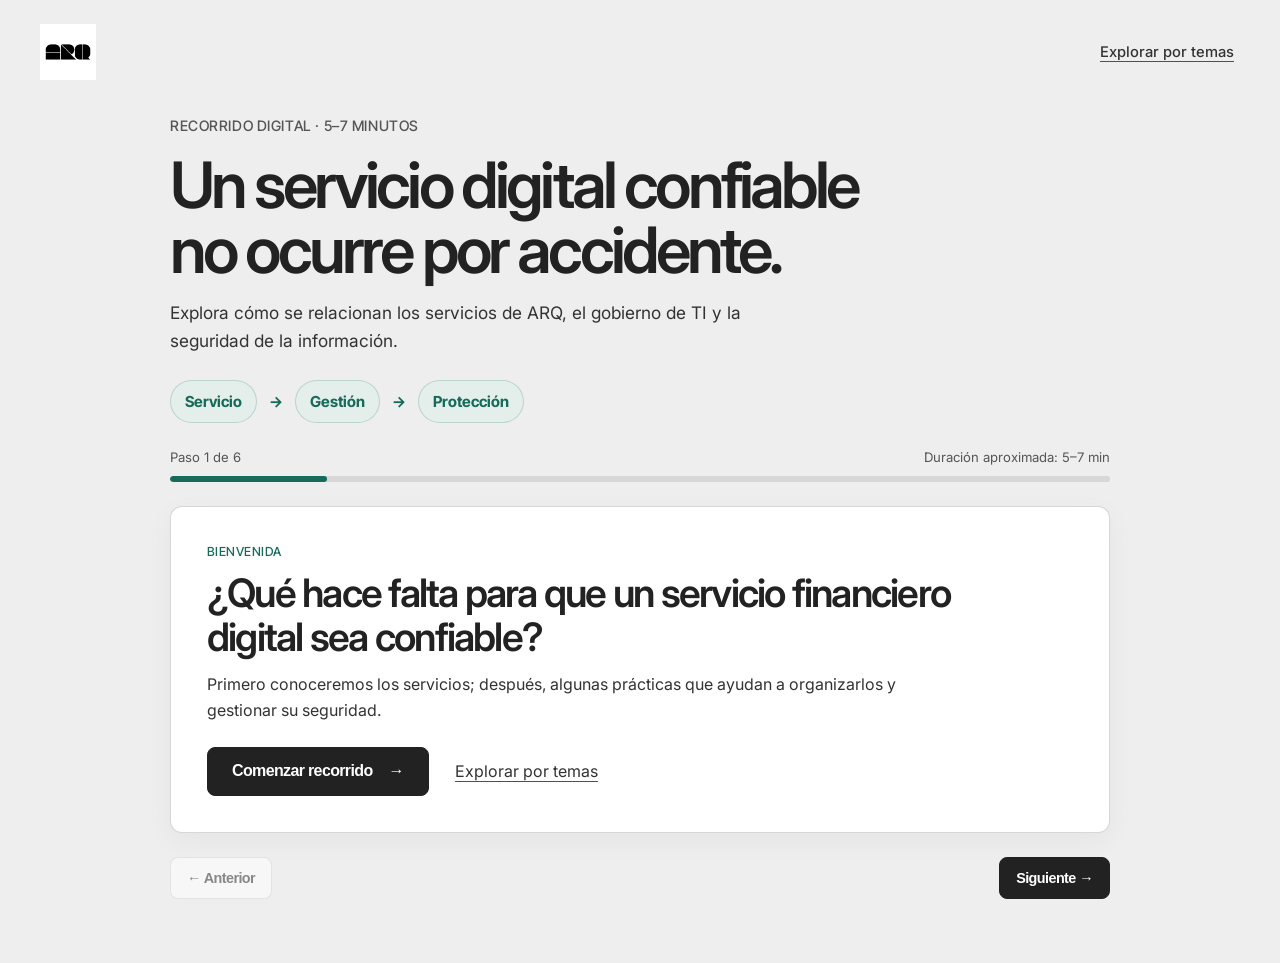
==== Pagina web 1/pagina-web-transformacion-digital-main/index.html @ fdb4847d "Version Final?" ====
<!DOCTYPE html>
<html lang="es">
  <head>
    <meta charset="UTF-8" />
    <meta name="viewport" content="width=device-width, initial-scale=1.0" />
    <meta
      name="description"
      content="Gobernanza, seguridad y cultura digital en Banco ARQ."
    />
    <title>Modelos de gestión tic y cultura digital</title>
    <link rel="preconnect" href="https://fonts.googleapis.com" />
    <link rel="preconnect" href="https://fonts.gstatic.com" crossorigin />
    <link
      href="https://fonts.googleapis.com/css2?family=Inter:wght@400;500;600;700&family=Inter+Tight:wght@500;700&display=swap"
      rel="stylesheet"
    />
    <link rel="stylesheet" href="./css/style.css" />
  </head>
  <body>
    <div class="page-shell">
      <section
        class="guided-tour"
        id="guided-tour"
        aria-labelledby="tour-title"
        aria-describedby="tour-description"
      >
        <div class="tour-topline">
          <a class="brand-mark" href="#guided-tour" aria-label="Volver al inicio del recorrido">
            <img src="./assets/arq-logo.png" alt="ARQ" />
          </a>
          <button class="secondary-link tour-explore-link" type="button" data-show-themes>
            Explorar por temas
          </button>
        </div>

        <div class="tour-shell">
          <header class="tour-intro">
            <p class="eyebrow">Recorrido digital · 5–7 minutos</p>
            <h1 id="tour-title" tabindex="-1">Un servicio digital confiable no ocurre por accidente.</h1>
            <p class="tour-description" id="tour-description">
              Explora cómo se relacionan los servicios de ARQ, el gobierno de TI y la seguridad
              de la información.
            </p>
            <div class="tour-map" aria-label="Servicio, gestión y protección, conectados">
              <span>Servicio</span>
              <span aria-hidden="true">→</span>
              <span>Gestión</span>
              <span aria-hidden="true">→</span>
              <span>Protección</span>
            </div>
          </header>

          <div class="tour-progress">
            <div class="tour-progress-label">
              <span id="tour-step-label">Paso 1 de 6</span>
              <span>Duración aproximada: 5–7 min</span>
            </div>
            <progress id="tour-progress" max="6" value="1" aria-label="Progreso del recorrido"></progress>
          </div>

          <div class="tour-steps">
            <section class="tour-step" data-tour-step="0" aria-labelledby="tour-step-0-title">
              <p class="eyebrow">Bienvenida</p>
              <h2 id="tour-step-0-title" tabindex="-1">¿Qué hace falta para que un servicio financiero digital sea confiable?</h2>
              <p>
                Primero conoceremos los servicios; después, algunas prácticas que ayudan a
                organizarlos y gestionar su seguridad.
              </p>
              <div class="tour-actions tour-welcome-actions">
                <button class="btn" type="button" data-tour-next>Comenzar recorrido <span aria-hidden="true">→</span></button>
                <button class="secondary-link" type="button" data-show-themes>Explorar por temas</button>
              </div>
            </section>

            <section class="tour-step" data-tour-step="1" aria-labelledby="tour-step-1-title" hidden>
              <p class="eyebrow">01 · El servicio</p>
              <h2 id="tour-step-1-title" tabindex="-1">¿Qué hace ARQ?</h2>
              <p>
                ARQ presenta servicios financieros para administrar y mover dinero entre distintos
                países. Explora cada servicio para conocer la información disponible.
              </p>
              <div class="tour-choice-grid" role="group" aria-label="Servicios digitales de ARQ">
                <button class="tour-choice" type="button" aria-pressed="false" data-tour-choice
                  data-detail="Datos de cuenta en Estados Unidos y Europa para enviar y recibir dinero internacionalmente.">
                  <span class="card-icon" aria-hidden="true">01</span><strong>Cuentas globales</strong>
                </button>
                <button class="tour-choice" type="button" aria-pressed="false" data-tour-choice
                  data-detail="Conversión a dólares digitales USDs y euros digitales EURc, según la propuesta de ARQ.">
                  <span class="card-icon" aria-hidden="true">02</span><strong>Cambio de divisas</strong>
                </button>
                <button class="tour-choice" type="button" aria-pressed="false" data-tour-choice
                  data-detail="Tarjeta para realizar pagos en el exterior, con beneficios de cashback según la propuesta de ARQ.">
                  <span class="card-icon" aria-hidden="true">03</span><strong>Tarjeta internacional</strong>
                </button>
                <button class="tour-choice" type="button" aria-pressed="false" data-tour-choice
                  data-detail="Acceso a cuentas remuneradas, acciones e inversiones en fondos cotizados internacionales.">
                  <span class="card-icon" aria-hidden="true">04</span><strong>Ahorro e inversión</strong>
                </button>
              </div>
              <p class="tour-response" data-tour-response aria-live="polite">
                Selecciona un servicio para conocer más.
              </p>
              <p class="tour-transition"><strong>Para ofrecerlos de forma confiable,</strong> ¿qué debe coordinarse?</p>
            </section>

            <section class="tour-step" data-tour-step="2" aria-labelledby="tour-step-2-title" hidden>
              <p class="eyebrow">02 · La gestión</p>
              <h2 id="tour-step-2-title" tabindex="-1">COBIT 2019 ayuda a organizar la gestión de TI.</h2>
              <p>
                Explora cuatro áreas que se relacionan con las responsabilidades, los riesgos y
                la supervisión de los servicios tecnológicos.
              </p>
              <div class="tour-choice-grid" role="group" aria-label="Áreas relacionadas con la gestión de TI">
                <button class="tour-choice" type="button" aria-pressed="false" data-tour-choice
                  data-detail="Definir controles de acceso, autenticación y cifrado forma parte del enfoque de protección descrito en el proyecto.">
                  <span class="card-icon" aria-hidden="true">01</span><strong>Proteger los datos</strong>
                </button>
                <button class="tour-choice" type="button" aria-pressed="false" data-tour-choice
                  data-detail="Los procesos pueden favorecer la precisión y la trazabilidad de la información en las transacciones.">
                  <span class="card-icon" aria-hidden="true">02</span><strong>Mantener transacciones confiables</strong>
                </button>
                <button class="tour-choice" type="button" aria-pressed="false" data-tour-choice
                  data-detail="La planificación de continuidad y recuperación prepara a la organización para responder ante interrupciones.">
                  <span class="card-icon" aria-hidden="true">03</span><strong>Planificar la continuidad</strong>
                </button>
                <button class="tour-choice" type="button" aria-pressed="false" data-tour-choice
                  data-detail="COBIT propone organizar responsabilidades para evaluar riesgos y supervisar obligaciones aplicables.">
                  <span class="card-icon" aria-hidden="true">04</span><strong>Supervisar riesgos y obligaciones</strong>
                </button>
              </div>
              <p class="tour-response" data-tour-response aria-live="polite">
                Selecciona un área para ver cómo se relaciona con la gestión de TI.
              </p>
              <details class="tour-detail">
                <summary>Ver enfoque de gobernanza</summary>
                <p>
                  La propuesta distingue la supervisión estratégica de la Junta Directiva de la
                  gestión operativa del equipo de TI.
                </p>
              </details>
              <p class="tour-note">
                COBIT 2019 es un marco de gobierno y gestión de tecnología; presentarlo aquí no
                significa que Banco ARQ esté certificado o cumpla con él.
              </p>
            </section>

            <section class="tour-step" data-tour-step="3" aria-labelledby="tour-step-3-title" hidden>
              <p class="eyebrow">03 · La protección</p>
              <h2 id="tour-step-3-title" tabindex="-1">La seguridad de la información tiene varios objetivos.</h2>
              <p>
                ISO/IEC 27001:2022 ofrece un marco para gestionar la seguridad. Explora estos tres
                conceptos fundamentales.
              </p>
              <div class="tour-choice-grid tour-choice-grid-three" role="group" aria-label="Objetivos de seguridad de la información">
                <button class="tour-choice" type="button" aria-pressed="false" data-tour-choice
                  data-detail="Confidencialidad: controles orientados a limitar quién puede acceder a la información.">
                  <span class="card-icon" aria-hidden="true">01</span><strong>Confidencialidad</strong>
                </button>
                <button class="tour-choice" type="button" aria-pressed="false" data-tour-choice
                  data-detail="Integridad: procesos destinados a mantener la exactitud de la información y las operaciones.">
                  <span class="card-icon" aria-hidden="true">02</span><strong>Integridad</strong>
                </button>
                <button class="tour-choice" type="button" aria-pressed="false" data-tour-choice
                  data-detail="Disponibilidad: planificación de continuidad y redundancia para responder ante interrupciones.">
                  <span class="card-icon" aria-hidden="true">03</span><strong>Disponibilidad</strong>
                </button>
              </div>
              <p class="tour-response" data-tour-response aria-live="polite">
                Selecciona un objetivo para leer una explicación sencilla.
              </p>
              <p class="tour-note">
                Un marco orienta la gestión de la seguridad, pero no garantiza que nunca ocurran
                incidentes.
              </p>
            </section>

            <section class="tour-step" data-tour-step="4" aria-labelledby="tour-step-4-title" hidden>
              <p class="eyebrow">04 · Un ejemplo educativo</p>
              <h2 id="tour-step-4-title" tabindex="-1">¿Qué habría que considerar ante una interrupción?</h2>
              <p>
                <strong>Ejemplo educativo:</strong> un servicio de cambio de divisas deja de estar
                disponible temporalmente. Explora los aspectos que pueden ayudar a analizar la
                situación. Todos pueden ser relevantes.
              </p>
              <div class="tour-choice-grid" role="group" aria-label="Aspectos para explorar en el ejemplo">
                <button class="tour-choice tour-choice-toggle" type="button" aria-pressed="false" data-tour-choice
                  data-detail="La planificación de continuidad ayuda a considerar cómo responder a una interrupción y prepararse para recuperar el servicio.">
                  <span class="card-icon" aria-hidden="true">01</span><strong>Continuidad del servicio</strong>
                </button>
                <button class="tour-choice tour-choice-toggle" type="button" aria-pressed="false" data-tour-choice
                  data-detail="Las responsabilidades definidas ayudan a coordinar la respuesta y la comunicación entre las personas involucradas.">
                  <span class="card-icon" aria-hidden="true">02</span><strong>Comunicación y responsabilidades</strong>
                </button>
                <button class="tour-choice tour-choice-toggle" type="button" aria-pressed="false" data-tour-choice
                  data-detail="Durante una interrupción también se consideran controles para preservar la protección y la integridad de la información.">
                  <span class="card-icon" aria-hidden="true">03</span><strong>Protección e integridad de la información</strong>
                </button>
              </div>
              <p class="tour-response" data-tour-response aria-live="polite">
                Puedes explorar uno o varios aspectos; no hay una única respuesta.
              </p>
              <p class="tour-note">
                Este escenario sirve para explicar los conceptos: no describe un procedimiento
                interno confirmado de Banco ARQ.
              </p>
            </section>

            <section class="tour-step" data-tour-step="5" aria-labelledby="tour-step-5-title" hidden>
              <p class="eyebrow">05 · El mapa completo</p>
              <h2 id="tour-step-5-title" tabindex="-1">Tres piezas que se relacionan.</h2>
              <div class="tour-map tour-map-summary" aria-label="ARQ ofrece servicios, COBIT organiza el gobierno y la gestión de TI, e ISO 27001 aporta un marco para gestionar la seguridad de la información">
                <span><strong>ARQ</strong><small>Servicios digitales</small></span>
                <span aria-hidden="true">→</span>
                <span><strong>COBIT</strong><small>Gobierno y gestión de TI</small></span>
                <span aria-hidden="true">→</span>
                <span><strong>ISO 27001</strong><small>Gestión de la seguridad</small></span>
              </div>
              <p class="tour-closing">
                La confianza digital depende de cómo se diseñan, gestionan y protegen los servicios.
              </p>
              <div class="tour-actions tour-closing-actions">
                <button class="btn" type="button" data-show-themes data-theme-target="pitch">Ver el Pitch <span aria-hidden="true">↗</span></button>
                <button class="btn btn-preview" type="button" data-show-themes data-theme-target="sustentaciones">Consultar sustentaciones <span aria-hidden="true">→</span></button>
                <button class="secondary-link" type="button" data-show-themes data-theme-target="arq">Explorar los temas</button>
              </div>
              <aside class="tour-prototype-teaser">
                <div>
                  <p class="eyebrow">Una mirada práctica</p>
                  <p><strong>¿Cómo se traducen estas ideas en una experiencia digital?</strong> Explora cuatro prototipos interactivos; son demos educativas con datos ilustrativos.</p>
                </div>
                <a class="btn" href="./prototipos/" data-prototype-link>Descubrir los prototipos <span aria-hidden="true">↗</span></a>
              </aside>
            </section>
          </div>

          <nav class="tour-navigation" aria-label="Controles del recorrido">
            <button class="btn btn-preview" id="tour-previous" type="button" disabled>← Anterior</button>
            <button class="btn" id="tour-next" type="button" data-tour-next>Siguiente →</button>
            <button class="secondary-link" id="tour-finish" type="button" data-show-themes data-theme-target="arq" hidden>Finalizar y explorar temas</button>
          </nav>
        </div>
      </section>

      <div class="theme-site" id="theme-site" hidden>
      <button class="secondary-link return-to-tour" type="button" data-show-tour>← Volver al recorrido guiado</button>
      <header class="hero">
        <div class="hero-topline">
          <a class="brand-mark" href="#resumen" aria-label="Ir al inicio">
            <img src="./assets/arq-logo.png" alt="ARQ" />
          </a>
        </div>

        <div class="hero-grid" id="resumen">
          <div class="hero-copy">
            <p class="eyebrow">Gobernanza · seguridad · cultura digital</p>
            <h1>Modelos de gestión tic y cultura digital</h1>
            <p class="subtitle">
              Cómo gestionamos la tecnología y contribuimos a cuidar los servicios digitales.
            </p>
            <p class="hero-description">
              Conoce los marcos y prácticas que orientan el gobierno de TI, la gestión de riesgos
              y la continuidad de los servicios digitales de Banco ARQ.
            </p>
            <div class="hero-actions">
              <a class="btn btn-primary" href="#arq">Explorar el contenido <span aria-hidden="true">↓</span></a>
              <a
                class="secondary-link"
                href="https://pregrado.ucundinamarca.edu.co/login/index.php"
                target="_blank"
                rel="noreferrer"
                >Visitar CADI <span aria-hidden="true">↗</span></a
              >
                <a class="secondary-link" href="#sustentaciones"
                  >Sustentaciones <span aria-hidden="true">↓</span></a
                >
            </div>
          </div>

          <div class="hero-collage" aria-label="ARQ y COBIT 2019">
            <div class="collage-tile arq-tile">
              <img src="./assets/arq-logo.png" alt="Identidad visual de ARQ" />
            </div>
            <div class="collage-tile cobit-tile">
              <img src="./assets/cobit-2019-mark.svg" alt="Identidad visual de COBIT 2019" />
            </div>
          </div>
        </div>

      </header>

      <nav class="nav-panel" aria-label="Índice de secciones">
        <div class="nav-links">
          <a href="#resumen" aria-current="location">Resumen</a>
          <a href="#arq">ARQ</a>
          <a href="#cobit">COBIT 2019</a>
          <a href="#iso">ISO 27001</a>
          <a href="#pitch">Pitch</a>
          <a href="#sustentaciones">Sustentaciones</a>
          <a href="#guided-tour" data-show-guided-link>Recorrido guiado</a>
          <a href="./prototipos/" data-prototype-link>Prototipo</a>
        </div>
        <img
          src="./assets/sello.png?v=20260918"
          alt="Sello de acreditación institucional de alta calidad"
          class="seal nav-seal"
        />
      </nav>

      <main class="content">
        <section id="arq" class="content-section arq-section">
          <div class="section-heading">
            <p class="eyebrow">Finanzas globales</p>
            <h2>ARQ y sus servicios digitales</h2>
          </div>
          <div class="section-copy">
            <p>
              ARQ es una plataforma financiera global para personas que necesitan administrar y
              mover dinero entre distintos países. Anteriormente conocida como DollarApp,
              conecta a viajeros, trabajadores independientes, inversores y emprendedores con
              servicios financieros internacionales.
            </p>
            <h3>Qué ofrece</h3>
            <div class="info-card-grid">
              <article class="info-card">
                <span class="card-icon" aria-hidden="true">01</span>
                <h4>Cuentas globales</h4>
                <p>
                  Datos de cuenta propios en Estados Unidos y Europa para enviar y recibir dinero
                  internacionalmente.
                </p>
              </article>
              <article class="info-card">
                <span class="card-icon" aria-hidden="true">02</span>
                <h4>Cambio de divisas</h4>
                <p>
                  Conversión a dólares digitales USDs y euros digitales EURc, según la propuesta
                  de ARQ, a la tasa real del mercado.
                </p>
              </article>
              <article class="info-card">
                <span class="card-icon" aria-hidden="true">03</span>
                <h4>Tarjeta internacional</h4>
                <p>
                  Pagos en el exterior a la tasa de cambio real y beneficios de cashback.
                </p>
              </article>
              <article class="info-card">
                <span class="card-icon" aria-hidden="true">04</span>
                <h4>Ahorro e inversión</h4>
                <p>
                  Acceso a cuentas remuneradas, acciones e inversiones en fondos cotizados
                  internacionales.
                </p>
              </article>
            </div>
          </div>
        </section>

        <section id="cobit" class="feature-section cobit-section">
          <div class="feature-heading">
            <p class="eyebrow">Gobernanza tecnológica</p>
            <h2>Gobierno de TI con COBIT 2019</h2>
          </div>
          <div class="feature-art">
            <img
              src="./assets/cobit-2019-mark.svg"
              alt="Logotipo de COBIT 2019"
              loading="lazy"
            />
          </div>
          <div class="feature-copy">
            <div class="model-intro">
              <h3>¿Qué aporta COBIT 2019?</h3>
              <p>
                Es un marco de gobierno y gestión de tecnología que ayuda a organizar
                responsabilidades, evaluar riesgos y supervisar los servicios de TI.
              </p>
            </div>
            <div class="model-structure">
              <h3>Cómo se aplica en Banco ARQ</h3>
              <p>
                La propuesta distingue la supervisión estratégica, a cargo de la Junta Directiva
                para evaluar riesgos y cumplimiento, de la gestión operativa del equipo de TI,
                enfocada en ciberseguridad, mantenimiento y entrega de servicios.
              </p>
              <details class="detail-block detail-block-dark">
                <summary>Ver enfoque de gobernanza</summary>
                <p>
                  La intención es que las decisiones tecnológicas se mantengan alineadas con los
                  objetivos de la organización y que los riesgos, las responsabilidades y el
                  desempeño de TI puedan ser supervisados.
                </p>
              </details>
            </div>
            <p>
              <strong>Qué significa para ti:</strong> una forma estructurada de cuidar la
              información, promover transacciones confiables y planificar la continuidad de los
              servicios, sin prometer que los riesgos desaparecen por completo.
            </p>
            <h3>Áreas de trabajo</h3>
            <div class="benefit-grid">
              <article class="benefit-card">
                <span class="card-icon" aria-hidden="true">01</span>
                <h4>Protección de datos</h4>
                <p>Enfoque en confidencialidad, cifrado, control de acceso y autenticación.</p>
              </article>
              <article class="benefit-card">
                <span class="card-icon" aria-hidden="true">02</span>
                <h4>Transacciones confiables</h4>
                <p>Procesos que favorecen la precisión y trazabilidad de la información.</p>
              </article>
              <article class="benefit-card">
                <span class="card-icon" aria-hidden="true">03</span>
                <h4>Continuidad del servicio</h4>
                <p>Planificación de infraestructura, disponibilidad y recuperación operativa.</p>
              </article>
              <article class="benefit-card">
                <span class="card-icon" aria-hidden="true">04</span>
                <h4>Supervisión y cumplimiento</h4>
                <p>Responsabilidades claras para evaluar riesgos y obligaciones aplicables.</p>
              </article>
            </div>
          </div>
        </section>

        <section id="iso" class="content-section iso-section">
          <div class="section-heading">
            <p class="eyebrow">Sistema de gestión de seguridad</p>
            <h2>ISO/IEC 27001:2022</h2>
          </div>
          <div class="section-copy">
            <p>
              ISO/IEC 27001:2022 es un estándar internacional para gestionar la seguridad de la
              información. En el contexto de Banco ARQ, sirve como referencia para organizar la
              protección de las operaciones digitales y de la información asociada al cambio de
              divisas.
            </p>

            <h3>Cómo se aplica en Banco ARQ</h3>
            <p>
              La propuesta reúne controles tecnológicos, prácticas de desarrollo seguro,
              planificación de continuidad y formación del personal. Su aplicación debe
              alinearse con las obligaciones regulatorias pertinentes y las características de
              la plataforma.
            </p>
            <details class="detail-block">
              <summary>Ver referencias técnicas del marco</summary>
              <ul>
                <li>
                  Controles del Anexo A de ISO/IEC 27001:2022 y atención a las exigencias
                  aplicables de la Superintendencia Financiera de Colombia.
                </li>
                <li>
                  El enfoque descrito considera Zero Trust, autenticación multifactor,
                  enmascaramiento de datos, prevención de fuga de información y cifrado AES-256
                  en reposo y TLS 1.3 en tránsito.
                </li>
                <li>
                  Redundancia geográfica y planificación de continuidad y recuperación para
                  gestionar la disponibilidad de los servicios.
                </li>
                <li>
                  Seguridad desde el diseño, prácticas de codificación segura inspiradas en OWASP
                  Top 10 y formación contra el phishing.
                </li>
                <li>
                  Oracle APEX forma parte del contexto tecnológico descrito; su uso por sí solo
                  no demuestra cumplimiento de una norma.
                </li>
              </ul>
            </details>

            <h3>Qué significa para ti</h3>
            <p>
              Un enfoque organizado para reducir la exposición de tus datos, mantener la
              confiabilidad de las operaciones y prepararse ante interrupciones. Estas prácticas
              ayudan a gestionar riesgos, pero no eliminan la posibilidad de incidentes.
            </p>
            <h3>Objetivos de seguridad</h3>
            <div class="security-grid">
              <article class="security-pillar">
                <h4>Confidencialidad</h4>
                <p>
                  Controles orientados a limitar el acceso a datos personales y financieros.
                </p>
              </article>
              <article class="security-pillar">
                <h4>Integridad</h4>
                <p>
                  Procesos para mantener la exactitud de la información y de las operaciones de
                  cambio.
                </p>
              </article>
              <article class="security-pillar">
                <h4>Disponibilidad</h4>
                <p>
                  Planificación de continuidad y redundancia para responder ante interrupciones.
                </p>
              </article>
            </div>
          </div>
        </section>

        <section id="pitch" class="feature-section pitch-section">
          <div class="feature-heading">
            <p class="eyebrow">Presentación del proyecto</p>
            <h2>Pitch</h2>
          </div>
          <div class="pitch-layout">
            <div class="pitch-copy">
              <p class="section-intro">
                Presentación audiovisual de la propuesta de ARQ y su valor para usuarios internacionales.
              </p>
            </div>
            <div>
              <div class="video-frame-wrap" id="video-container">
                <video class="video-frame" controls preload="metadata" playsinline aria-label="Pitch de ARQ">
                  <source src="./Pitch_Ingles_EDITADO.mp4" type="video/mp4" />
                  Tu navegador no puede reproducir este video.
                </video>
              </div>
              <p class="video-caption">Presentación del proyecto ARQ.</p>
            </div>
          </div>
        </section>

        <section id="sustentaciones" class="content-section docs-section">
          <div class="section-heading">
            <p class="eyebrow">Actividades del curso</p>
            <h2>Sustentaciones</h2>
          </div>

          <div class="pdf-list" aria-label="Documentos de sustentación">
            <article class="pdf-document">
              <div>
                <h3>R1-A1-S1 La hora de las TIC</h3>
                <p>Autores: David Ricardo Salinas Pedrosa y Melissa Stefany Castro Pedraza</p>
              </div>
              <div class="pdf-actions">
                <button
                  class="btn btn-preview pdf-thumb"
                  type="button"
                  data-file="./R1-A1-S1%20La%20hora%20de%20las%20TIC.pdf"
                  data-title="R1-A1-S1 La hora de las TIC"
                >
                  Vista previa
                </button>
                <a
                  class="btn btn-secondary"
                  href="./R1-A1-S1%20La%20hora%20de%20las%20TIC.pdf"
                  target="_blank"
                  rel="noreferrer"
                  >Abrir PDF <span aria-hidden="true">↗</span></a
                >
              </div>
            </article>
            <article class="pdf-document">
              <div>
                <h3>R1-A2-S2 Un camino por las Tecnologías</h3>
                <p>Autores: David Ricardo Salinas Pedrosa y Melissa Stefany Castro Pedraza</p>
              </div>
              <div class="pdf-actions">
                <button
                  class="btn btn-preview pdf-thumb"
                  type="button"
                  data-file="./R1-A2-S2%20Un%20camino%20por%20las%20Tecnolog%C3%ADas.pdf"
                  data-title="R1-A2-S2 Un camino por las Tecnologías"
                >
                  Vista previa
                </button>
                <a
                  class="btn btn-secondary"
                  href="./R1-A2-S2%20Un%20camino%20por%20las%20Tecnolog%C3%ADas.pdf"
                  target="_blank"
                  rel="noreferrer"
                  >Abrir PDF <span aria-hidden="true">↗</span></a
                >
              </div>
            </article>
            <article class="pdf-document">
              <div>
                <h3>R1-A3-S3 El espacio de las TIC: ¿Hasta dónde llegamos?</h3>
                <p>Autores: David Ricardo Salinas Pedrosa y Melissa Stefany Castro Pedraza</p>
              </div>
              <div class="pdf-actions">
                <button
                  class="btn btn-preview pdf-thumb"
                  type="button"
                  data-file="./R1-A3-S3.pdf"
                  data-title="R1-A3-S3 El espacio de las TIC: ¿Hasta dónde llegamos?"
                >
                  Vista previa
                </button>
                <a
                  class="btn btn-secondary"
                  href="./R1-A3-S3.pdf"
                  target="_blank"
                  rel="noreferrer"
                  >Abrir PDF <span aria-hidden="true">↗</span></a
                >
              </div>
            </article>
            <article class="pdf-document">
              <div>
                <h3>R1-A4-S6 La luz de las TIC en un mundo organizacional</h3>
                <p>Autores: David Ricardo Salinas Pedrosa y Melissa Stefany Castro Pedraza</p>
              </div>
              <div class="pdf-actions">
                <button
                  class="btn btn-preview pdf-thumb"
                  type="button"
                  data-file="./R1-A4-S6%20La%20luz%20de%20las%20TIC%20en%20un%20mundo%20organizacional.pdf"
                  data-title="R1-A4-S6 La luz de las TIC en un mundo organizacional"
                >
                  Vista previa
                </button>
                <a
                  class="btn btn-secondary"
                  href="./R1-A4-S6%20La%20luz%20de%20las%20TIC%20en%20un%20mundo%20organizacional.pdf"
                  target="_blank"
                  rel="noreferrer"
                  >Abrir PDF <span aria-hidden="true">↗</span></a
                >
              </div>
            </article>
            <article class="pdf-document">
              <div>
                <h3>R2-A1-S9 Un recorrido por las experiencias TIC</h3>
                <p>Autores: David Ricardo Salinas Pedrosa y Melissa Stefany Castro Pedraza</p>
              </div>
              <div class="pdf-actions">
                <button
                  class="btn btn-preview pdf-thumb"
                  type="button"
                  data-file="./R2-A1-S9%20Un%20recorrido%20por%20las%20experiencias%20TIC.pdf"
                  data-title="R2-A1-S9 Un recorrido por las experiencias TIC"
                >
                  Vista previa
                </button>
                <a
                  class="btn btn-secondary"
                  href="./R2-A1-S9%20Un%20recorrido%20por%20las%20experiencias%20TIC.pdf"
                  target="_blank"
                  rel="noreferrer"
                  >Abrir PDF <span aria-hidden="true">↗</span></a
                >
              </div>
            </article>
          </div>

          <details class="pdf-preview" id="pdf-preview">
            <summary>Ver vista previa en la página</summary>
            <div class="pdf-preview-panel">
              <div class="preview-toolbar">
                <span id="pdf-title">R1-A1-S1 La hora de las TIC</span>
                <a
                  class="btn btn-secondary"
                  id="pdf-open-link"
                  href="./R1-A1-S1%20La%20hora%20de%20las%20TIC.pdf"
                  target="_blank"
                  rel="noreferrer"
                  >Abrir PDF <span aria-hidden="true">↗</span></a
                >
              </div>
              <div class="pdf-preview-scroll">
                <iframe
                  id="pdf-frame"
                  class="pdf-frame"
                  src="./R1-A1-S1%20La%20hora%20de%20las%20TIC.pdf#toolbar=0&amp;view=FitH"
                  title="Vista previa de R1-A1-S1 La hora de las TIC"
                ></iframe>
              </div>
            </div>
          </details>
        </section>
      </main>
      <footer class="site-footer">
        <div>
          <span>Modelos de gestión tic y cultura digital</span>
          <a href="#sustentaciones">Consultar sustentaciones y documentos</a>
        </div>
        <a href="#resumen">Volver al inicio ↑</a>
      </footer>
      </div>
    </div>

    <script>
      const guidedTour = document.getElementById('guided-tour');
      const themeSite = document.getElementById('theme-site');
      const tourSteps = [...document.querySelectorAll('[data-tour-step]')];
      const tourProgress = document.getElementById('tour-progress');
      const tourStepLabel = document.getElementById('tour-step-label');
      const previousTourButton = document.getElementById('tour-previous');
      const nextTourButton = document.getElementById('tour-next');
      const finishTourButton = document.getElementById('tour-finish');
      let currentTourStep = 0;
      const returnContextKey = 'arq-prototype-return-context';

      const showTourStep = (step, moveFocus = true) => {
        currentTourStep = Math.max(0, Math.min(step, tourSteps.length - 1));
        tourSteps.forEach((tourStep, index) => {
          tourStep.hidden = index !== currentTourStep;
        });

        tourProgress.value = currentTourStep + 1;
        tourStepLabel.textContent = `Paso ${currentTourStep + 1} de ${tourSteps.length}`;
        previousTourButton.disabled = currentTourStep === 0;
        nextTourButton.hidden = currentTourStep === tourSteps.length - 1;
        finishTourButton.hidden = currentTourStep !== tourSteps.length - 1;

        if (moveFocus) {
          tourSteps[currentTourStep].querySelector('h2').focus();
        }
      };

      document.querySelectorAll('[data-tour-next]').forEach((button) => {
        button.addEventListener('click', () => showTourStep(currentTourStep + 1));
      });

      previousTourButton.addEventListener('click', () => showTourStep(currentTourStep - 1));

      document.querySelectorAll('[data-tour-choice]').forEach((button) => {
        button.addEventListener('click', () => {
          const step = button.closest('[data-tour-step]');
          const isMultiSelect = button.classList.contains('tour-choice-toggle');
          const nextPressed = isMultiSelect
            ? button.getAttribute('aria-pressed') !== 'true'
            : true;

          if (!isMultiSelect) {
            step.querySelectorAll('[data-tour-choice]').forEach((choice) => {
              choice.setAttribute('aria-pressed', String(choice === button));
            });
          } else {
            button.setAttribute('aria-pressed', String(nextPressed));
          }

          const response = step.querySelector('[data-tour-response]');
          if (isMultiSelect) {
            const selectedChoices = [...step.querySelectorAll('[data-tour-choice][aria-pressed="true"]')];
            response.textContent = selectedChoices.length
              ? selectedChoices.map((choice) => choice.dataset.detail).join(' ')
              : 'Puedes explorar uno o varios aspectos; no hay una única respuesta.';
          } else {
            response.textContent = button.dataset.detail;
          }
        });
      });

      const showThemes = (targetId) => {
        guidedTour.hidden = true;
        themeSite.hidden = false;
        history.replaceState(null, '', targetId ? `#${targetId}` : '#resumen');

        const target = targetId ? document.getElementById(targetId) : document.getElementById('resumen');
        target.scrollIntoView({ behavior: 'smooth', block: 'start' });
        const heading = target.querySelector('h1, h2');
        if (heading) {
          heading.setAttribute('tabindex', '-1');
          heading.focus({ preventScroll: true });
        }
      };

      const showGuidedTour = () => {
        themeSite.hidden = true;
        guidedTour.hidden = false;
        history.replaceState(null, '', '#guided-tour');
        showTourStep(0, false);
        document.getElementById('tour-title').focus();
        window.scrollTo({ top: 0, behavior: 'smooth' });
      };

      const savePrototypeReturnContext = () => {
        const context = {
          view: guidedTour.hidden ? 'themes' : 'tour',
          step: currentTourStep,
          scrollY: window.scrollY,
          hash: location.hash,
        };
        sessionStorage.setItem(returnContextKey, JSON.stringify(context));
      };

      const restorePrototypeReturnContext = () => {
        const savedContext = sessionStorage.getItem(returnContextKey);
        if (!savedContext) {
          return false;
        }

        sessionStorage.removeItem(returnContextKey);
        let context;
        try {
          context = JSON.parse(savedContext);
        } catch (error) {
          console.error('No se pudo leer la posición guardada antes de abrir los prototipos.', error);
          return false;
        }

        if (
          !context ||
          !['tour', 'themes'].includes(context.view) ||
          !Number.isInteger(context.step) ||
          !Number.isFinite(context.scrollY)
        ) {
          console.error('La posición guardada para volver desde los prototipos no es válida.');
          return false;
        }

        if (context.view === 'themes') {
          guidedTour.hidden = true;
          themeSite.hidden = false;
          history.replaceState(null, '', context.hash || '#resumen');
        } else {
          themeSite.hidden = true;
          guidedTour.hidden = false;
          history.replaceState(null, '', '#guided-tour');
          showTourStep(context.step, false);
        }

        const scrollBehavior = document.documentElement.style.scrollBehavior;
        document.documentElement.style.scrollBehavior = 'auto';
        window.scrollTo(0, context.scrollY);
        document.documentElement.style.scrollBehavior = scrollBehavior;
        return true;
      };

      document.querySelectorAll('[data-show-themes]').forEach((button) => {
        button.addEventListener('click', () => showThemes(button.dataset.themeTarget));
      });

      document.querySelectorAll('[data-show-tour], [data-show-guided-link]').forEach((link) => {
        link.addEventListener('click', (event) => {
          event.preventDefault();
          showGuidedTour();
        });
      });

      document.querySelectorAll('[data-prototype-link]').forEach((link) => {
        link.addEventListener('click', savePrototypeReturnContext);
      });

      const restoredReturnContext =
        location.hash === '#return' && restorePrototypeReturnContext();
      if (!restoredReturnContext) {
        sessionStorage.removeItem(returnContextKey);
        themeSite.hidden = true;
        history.replaceState(null, '', '#guided-tour');
        showTourStep(0, false);
      }

      const pdfThumbs = document.querySelectorAll('.pdf-thumb[data-file]');
      const pdfPreview = document.getElementById('pdf-preview');
      const pdfFrame = document.getElementById('pdf-frame');
      const pdfTitle = document.getElementById('pdf-title');
      const openLink = document.getElementById('pdf-open-link');

      pdfThumbs.forEach((button) => {
        button.addEventListener('click', () => {
          const file = button.dataset.file;
          const title = button.dataset.title;

          pdfPreview.open = true;
          pdfFrame.src = `${file}#toolbar=0&view=FitH`;
          pdfFrame.title = `Vista previa de ${title}`;
          pdfTitle.textContent = title;
          openLink.href = file;
          pdfPreview.scrollIntoView({ behavior: 'smooth', block: 'start' });
        });
      });

      const sectionLinks = document.querySelectorAll(
        '.nav-panel a:not([data-show-guided-link]):not([data-prototype-link])',
      );
      const observedSections = [...sectionLinks]
        .map((link) => document.querySelector(link.getAttribute('href')))
        .filter(Boolean);

      const updateActiveLink = () => {
        const nav = document.querySelector('.nav-panel');
        let activeSection = observedSections[0];

        const stickyTop = Number.parseFloat(window.getComputedStyle(nav).top);
        if (nav.getBoundingClientRect().top <= stickyTop) {
          const activationLine = nav.getBoundingClientRect().bottom + 40;
          observedSections.forEach((section) => {
            if (section.getBoundingClientRect().top <= activationLine) {
              activeSection = section;
            }
          });
        }

        sectionLinks.forEach((link) => {
          if (link.hash === `#${activeSection.id}`) {
            link.setAttribute('aria-current', 'location');
          } else {
            link.removeAttribute('aria-current');
          }
        });
      };

      window.addEventListener('scroll', updateActiveLink, { passive: true });
      window.addEventListener('resize', updateActiveLink);
      updateActiveLink();
    </script>
  </body>
</html>
---- Pagina web 1/pagina-web-transformacion-digital-main/css/style.css ----
:root {
  --studio-canvas: #eeeeee;
  --paper-white: #ffffff;
  --charcoal-ink: #222222;
  --graphite: #333333;
  --soft-ash: #555555;
  --absolute-black: #000000;
  --arq-accent: #176b5b;
  --arq-accent-soft: #e4efec;
  --line: rgba(34, 34, 34, 0.18);
  --shadow-hover: 0 2px 15px rgba(0, 0, 0, 0.1);
}

* {
  box-sizing: border-box;
}

[hidden] {
  display: none !important;
}

html {
  scroll-behavior: smooth;
}

body {
  margin: 0;
  min-width: 320px;
  background: var(--studio-canvas);
  color: var(--charcoal-ink);
  font-family: "Inter", Arial, sans-serif;
  font-size: 16px;
  line-height: 1.65;
}

img {
  display: block;
  max-width: 100%;
}

a {
  color: inherit;
  text-decoration: none;
}

a:focus-visible,
button:focus-visible {
  outline: 3px solid var(--soft-ash);
  outline-offset: 3px;
}

.page-shell {
  width: min(100%, 1480px);
  margin: 0 auto;
  padding: 20px 40px 32px;
}

.guided-tour {
  display: grid;
  min-height: calc(100vh - 52px);
  grid-template-rows: auto 1fr;
}

.tour-topline {
  display: flex;
  align-items: center;
  justify-content: space-between;
  min-height: 64px;
}

.tour-explore-link,
.tour-actions .secondary-link,
.return-to-tour,
.tour-navigation .secondary-link {
  border: 0;
  background: transparent;
  cursor: pointer;
  font: inherit;
}

.tour-shell {
  display: grid;
  width: min(100%, 940px);
  align-content: center;
  gap: 24px;
  margin: 0 auto;
  padding: 32px 0;
}

.tour-intro {
  max-width: 760px;
}

.tour-intro h1 {
  max-width: 760px;
  margin-bottom: 16px;
  font-size: clamp(2.5rem, 5vw, 4.25rem);
  font-weight: 600;
  letter-spacing: -0.06em;
  line-height: 1.02;
}

.tour-description {
  max-width: 620px;
  margin-bottom: 24px;
  color: var(--graphite);
  font-size: 1.08rem;
}

.tour-map {
  display: flex;
  flex-wrap: wrap;
  align-items: center;
  gap: 12px;
  color: var(--arq-accent);
  font-family: "Inter Tight", "Inter", Arial, sans-serif;
  font-size: 0.95rem;
  font-weight: 700;
}

.tour-map > span:not([aria-hidden="true"]) {
  padding: 8px 14px;
  border: 1px solid rgba(23, 107, 91, 0.2);
  border-radius: 999px;
  background: var(--arq-accent-soft);
}

.tour-progress {
  display: grid;
  gap: 8px;
}

.tour-progress-label {
  display: flex;
  flex-wrap: wrap;
  justify-content: space-between;
  gap: 4px 16px;
  color: var(--soft-ash);
  font-size: 0.82rem;
}

.tour-progress progress {
  width: 100%;
  height: 6px;
  overflow: hidden;
  border: 0;
  border-radius: 999px;
  appearance: none;
  background: #d7d7d7;
}

.tour-progress progress::-webkit-progress-bar {
  border-radius: 999px;
  background: #d7d7d7;
}

.tour-progress progress::-webkit-progress-value {
  border-radius: 999px;
  background: var(--arq-accent);
}

.tour-progress progress::-moz-progress-bar {
  border-radius: 999px;
  background: var(--arq-accent);
}

.tour-steps {
  min-height: 250px;
  padding: clamp(22px, 4vw, 36px);
  border: 1px solid var(--line);
  border-radius: 12px;
  background: var(--paper-white);
  box-shadow: 0 8px 28px rgba(0, 0, 0, 0.045);
}

@keyframes tour-step-enter {
  from {
    opacity: 0;
    transform: translateY(6px);
  }

  to {
    opacity: 1;
    transform: translateY(0);
  }
}

.tour-step:not([hidden]) {
  animation: tour-step-enter 260ms ease-out both;
}

.tour-step h2 {
  max-width: 760px;
  margin-bottom: 12px;
  font-size: clamp(1.7rem, 3.5vw, 2.45rem);
  font-weight: 600;
  letter-spacing: -0.045em;
  line-height: 1.12;
}

.tour-step > p:not(.eyebrow):not(.tour-response):not(.tour-transition):not(.tour-note):not(.tour-closing) {
  max-width: 720px;
  color: var(--graphite);
}

.tour-step .eyebrow {
  margin-bottom: 10px;
  color: var(--arq-accent);
  font-size: 0.78rem;
}

.tour-actions {
  display: flex;
  flex-wrap: wrap;
  align-items: center;
  gap: 12px 20px;
}

.tour-welcome-actions {
  margin-top: 24px;
}

.tour-choice-grid {
  display: grid;
  grid-template-columns: repeat(2, minmax(0, 1fr));
  gap: 10px;
  margin: 22px 0 0;
}

.tour-choice-grid-three {
  grid-template-columns: repeat(3, minmax(0, 1fr));
}

.tour-choice {
  display: flex;
  min-height: 76px;
  align-items: center;
  gap: 12px;
  padding: 14px;
  border: 1px solid var(--line);
  border-radius: 8px;
  background: var(--paper-white);
  color: var(--charcoal-ink);
  cursor: pointer;
  font: inherit;
  text-align: left;
  transition: background 180ms ease, border-color 180ms ease, transform 180ms ease;
}

.tour-choice:hover {
  transform: translateY(-2px);
  border-color: rgba(23, 107, 91, 0.5);
}

.tour-choice[aria-pressed="true"] {
  border-color: var(--arq-accent);
  background: var(--arq-accent-soft);
}

.tour-choice strong {
  font-size: 0.94rem;
  line-height: 1.35;
}

.tour-response {
  min-height: 3.2em;
  margin: 14px 0 0;
  padding: 12px 14px;
  border-left: 3px solid var(--arq-accent);
  background: #f7faf9;
  color: var(--graphite);
  font-size: 0.92rem;
}

.tour-transition {
  margin: 16px 0 0;
  font-size: 0.95rem;
}

.tour-detail {
  margin-top: 12px;
  border-top: 1px solid var(--line);
  color: var(--graphite);
}

.tour-detail summary {
  padding: 12px 0;
  color: var(--arq-accent);
  cursor: pointer;
  font-size: 0.92rem;
  font-weight: 600;
}

.tour-detail p {
  margin-bottom: 12px;
  font-size: 0.92rem;
}

.tour-note {
  margin: 14px 0 0;
  color: var(--soft-ash);
  font-size: 0.82rem;
}

.tour-map-summary {
  display: grid;
  grid-template-columns: 1fr auto 1fr auto 1fr;
  margin: 28px 0;
}

.tour-map-summary > span:not([aria-hidden="true"]) {
  display: grid;
  gap: 4px;
  min-height: 90px;
  align-content: center;
  padding: 16px;
  border-radius: 8px;
  font-size: 1rem;
}

.tour-map-summary small {
  color: var(--graphite);
  font-family: "Inter", Arial, sans-serif;
  font-size: 0.78rem;
  font-weight: 500;
  line-height: 1.45;
}

.tour-closing {
  margin-bottom: 24px;
  font-size: 1.1rem;
  font-weight: 600;
}

.tour-prototype-teaser {
  display: flex;
  align-items: center;
  justify-content: space-between;
  gap: 20px;
  margin-top: 24px;
  padding: 18px 20px;
  border: 1px solid var(--line);
  border-radius: 10px;
  background: #f7faf9;
}

.tour-prototype-teaser .eyebrow,
.tour-prototype-teaser p:last-child {
  margin: 0;
}

.tour-prototype-teaser .eyebrow {
  margin-bottom: 4px;
}

.tour-prototype-teaser p:last-child {
  color: var(--graphite);
  font-size: 0.9rem;
}

.tour-prototype-teaser .btn {
  flex: 0 0 auto;
}

.tour-navigation {
  display: flex;
  flex-wrap: wrap;
  justify-content: space-between;
  gap: 12px;
}

.tour-navigation .btn {
  min-height: 42px;
  padding: 9px 16px;
  font-size: 0.9rem;
}

.tour-navigation .btn:disabled {
  cursor: not-allowed;
  opacity: 0.5;
}

.theme-site > .return-to-tour {
  margin-bottom: 8px;
  padding: 4px 0;
}

.hero-topline {
  display: flex;
  align-items: center;
  justify-content: space-between;
  min-height: 64px;
}

.brand-mark {
  display: inline-flex;
  align-items: center;
  width: 128px;
  height: 56px;
}

.brand-mark img {
  width: 100%;
  height: 100%;
  object-fit: contain;
  object-position: left center;
}

.hero-grid {
  display: grid;
  grid-template-columns: minmax(0, 1fr) minmax(340px, 1fr);
  align-items: center;
  gap: 36px;
  min-height: 470px;
  padding: 24px 0 36px;
  scroll-margin-top: 84px;
}

.hero-copy {
  position: relative;
  z-index: 1;
}

.eyebrow {
  margin: 0 0 16px;
  color: var(--soft-ash);
  font-family: "Inter Tight", "Inter", Arial, sans-serif;
  font-size: 0.9rem;
  font-weight: 500;
  letter-spacing: 0.04em;
  line-height: 1.4;
  text-transform: uppercase;
}

h1,
h2,
h3,
h4,
p {
  margin-top: 0;
}

.hero h1 {
  max-width: 700px;
  margin-bottom: 20px;
  font-size: clamp(2.2rem, 4.2vw, 3.8rem);
  font-weight: 600;
  letter-spacing: -0.065em;
  line-height: 0.98;
  text-transform: uppercase;
}

.subtitle {
  max-width: 600px;
  margin-bottom: 28px;
  color: var(--graphite);
  font-size: 1.12rem;
  line-height: 1.55;
}

.hero-description {
  max-width: 580px;
  margin-bottom: 28px;
  color: var(--graphite);
  font-size: 1rem;
  line-height: 1.65;
}

.hero-actions {
  display: flex;
  flex-wrap: wrap;
  align-items: center;
  gap: 12px 24px;
}

.btn {
  display: inline-flex;
  align-items: center;
  justify-content: center;
  gap: 16px;
  min-height: 48px;
  padding: 12px 24px;
  border: 1px solid var(--charcoal-ink);
  border-radius: 8px;
  background: var(--charcoal-ink);
  color: var(--paper-white);
  font-size: 1rem;
  font-weight: 600;
  letter-spacing: -0.04em;
  line-height: 1.4;
  transition: box-shadow 180ms ease, transform 180ms ease, background 180ms ease;
}

.btn:hover {
  transform: translateY(-2px);
  box-shadow: var(--shadow-hover);
}

.secondary-link {
  display: inline-flex;
  align-items: center;
  gap: 8px;
  color: var(--graphite);
  font-size: 0.92rem;
  font-weight: 500;
  text-decoration: underline;
  text-decoration-color: var(--arq-accent);
  text-underline-offset: 4px;
}

.secondary-link:hover {
  color: var(--arq-accent);
}

.hero-collage {
  position: relative;
  min-height: 390px;
}

.collage-tile {
  position: absolute;
  display: grid;
  place-items: center;
  overflow: hidden;
  background: var(--paper-white);
}

.collage-tile img {
  width: 100%;
  height: 100%;
  object-fit: contain;
}

.arq-tile {
  top: 5%;
  left: 3%;
  width: 57%;
  height: 57%;
  border-radius: 4px;
  transform: rotate(-3deg);
}

.cobit-tile {
  right: 2%;
  bottom: 3%;
  width: 70%;
  height: 48%;
  border-radius: 8px;
  transform: rotate(2deg);
}

.nav-panel {
  position: sticky;
  top: 12px;
  z-index: 20;
  display: flex;
  align-items: center;
  padding: 6px 12px;
  border: 1px solid var(--line);
  border-radius: 999px;
  background: rgba(255, 255, 255, 0.94);
  color: var(--charcoal-ink);
  box-shadow: 0 2px 8px rgba(0, 0, 0, 0.06);
  backdrop-filter: blur(12px);
}

.nav-links {
  display: flex;
  min-width: 0;
  flex: 1 1 auto;
  gap: 8px 16px;
  overflow-x: auto;
  scrollbar-width: thin;
}

.nav-seal {
  width: 36px;
  height: 36px;
  flex: 0 0 36px;
  margin-left: 12px;
  border-radius: 50%;
  object-fit: cover;
}

.nav-panel a {
  display: inline-flex;
  align-items: center;
  min-height: 36px;
  padding: 6px 12px;
  border-radius: 999px;
  font-family: "Inter Tight", "Inter", Arial, sans-serif;
  font-size: 0.95rem;
  font-weight: 500;
  line-height: 1.4;
  transition: background 180ms ease, color 180ms ease;
}

.nav-panel a:hover {
  background: var(--paper-white);
  color: var(--charcoal-ink);
}

.nav-panel a[aria-current="location"] {
  background: var(--arq-accent);
  color: var(--paper-white);
}

.content {
  display: grid;
  gap: 28px;
  padding-top: 40px;
}

.content-section {
  display: grid;
  grid-template-columns: minmax(220px, 0.7fr) minmax(0, 1.3fr);
  gap: 32px 64px;
  padding: 40px;
  border: 1px solid var(--line);
  border-radius: 12px;
  background: var(--paper-white);
  scroll-margin-top: 88px;
}

.section-heading h2,
.feature-heading h2 {
  margin-bottom: 0;
  font-size: clamp(2.5rem, 5vw, 4rem);
  font-weight: 700;
  letter-spacing: -0.04em;
  line-height: 1.1;
}

.section-heading .eyebrow,
.feature-heading .eyebrow {
  margin-bottom: 12px;
}

.section-copy {
  max-width: 850px;
}

.section-copy > p:first-child {
  font-size: 1.08rem;
  line-height: 1.7;
}

.section-copy p,
.feature-copy p,
.feature-copy li,
.section-intro {
  color: var(--graphite);
  font-size: 1rem;
  line-height: 1.7;
}

.section-copy p:last-child,
.feature-copy p:last-child {
  margin-bottom: 0;
}

.section-copy h3,
.feature-copy h3 {
  margin: 32px 0 12px;
  font-size: 1.45rem;
  font-weight: 600;
  letter-spacing: -0.035em;
  line-height: 1.2;
}

.section-copy ul,
.feature-copy ul {
  display: grid;
  gap: 12px;
  margin: 18px 0 28px;
  padding-left: 22px;
}

.section-copy strong,
.feature-copy strong {
  color: var(--charcoal-ink);
  font-weight: 700;
}

.section-copy h3 {
  margin-top: 26px;
}

.info-card-grid,
.benefit-grid {
  display: grid;
  grid-template-columns: repeat(2, minmax(0, 1fr));
  gap: 12px;
  margin: 18px 0 24px;
}

.info-card,
.benefit-card {
  min-width: 0;
  padding: 18px;
  border: 1px solid rgba(23, 107, 91, 0.22);
  border-radius: 8px;
  background: rgba(255, 255, 255, 0.78);
}

.info-card h4,
.benefit-card h4 {
  margin: 12px 0 6px;
  font-size: 1rem;
  font-weight: 700;
  line-height: 1.3;
}

.info-card p,
.benefit-card p {
  margin: 0;
  color: var(--graphite);
  font-size: 0.92rem;
  line-height: 1.55;
}

.card-icon {
  display: inline-flex;
  min-width: 34px;
  min-height: 30px;
  align-items: center;
  justify-content: center;
  border-radius: 4px;
  background: var(--arq-accent-soft);
  color: var(--arq-accent);
  font-family: "Inter Tight", "Inter", Arial, sans-serif;
  font-size: 0.76rem;
  font-weight: 700;
}

.detail-block {
  margin-top: 20px;
  border-top: 1px solid var(--line);
  color: var(--graphite);
}

.detail-block summary {
  padding: 14px 0;
  color: var(--arq-accent);
  cursor: pointer;
  font-size: 0.94rem;
  font-weight: 600;
}

.detail-block[open] summary {
  margin-bottom: 8px;
}

.detail-block p,
.detail-block ul {
  padding-bottom: 12px;
}

.feature-section {
  margin: 0;
  padding: 40px;
  border: 1px solid var(--line);
  border-radius: 12px;
  background: var(--paper-white);
  scroll-margin-top: 88px;
}

.cobit-section {
  color: var(--charcoal-ink);
}

.feature-heading h2 {
  max-width: 1050px;
}

.cobit-section .eyebrow {
  color: var(--arq-accent);
}

.feature-art {
  display: grid;
  place-items: center;
  min-height: 180px;
  margin: 28px 0 36px;
  overflow: hidden;
  border-radius: 4px;
  background: var(--studio-canvas);
}

.feature-art img {
  width: min(100%, 1060px);
  max-height: 260px;
  object-fit: contain;
}

.feature-copy {
  max-width: 1000px;
  margin: 0 auto;
}

.feature-copy > p {
  color: var(--graphite);
}

.model-intro {
  max-width: 800px;
  margin-bottom: 30px;
}

.model-intro h3,
.model-structure h3 {
  margin-top: 0;
}

.model-intro > p,
.model-structure > p {
  color: var(--graphite);
}

.feature-copy h3 {
  margin-top: 32px;
  font-size: 1.5rem;
  letter-spacing: -0.035em;
}

.feature-copy ul {
  padding-left: 24px;
}

.benefit-card {
  border-color: var(--line);
  background: var(--studio-canvas);
}

.benefit-card .card-icon {
  background: var(--paper-white);
}

.iso-section .eyebrow {
  color: var(--arq-accent);
}

.detail-block ul {
  display: grid;
  gap: 10px;
  padding-left: 22px;
}

.security-grid {
  display: grid;
  grid-template-columns: repeat(3, minmax(0, 1fr));
  gap: 16px;
  margin-top: 24px;
}

.security-pillar {
  padding: 18px;
  border: 1px solid rgba(23, 107, 91, 0.2);
  border-radius: 8px;
  background: var(--paper-white);
}

.security-pillar h4 {
  margin-bottom: 8px;
  font-size: 1rem;
  font-weight: 700;
}

.security-pillar p {
  margin-bottom: 0;
  font-size: 0.95rem;
}

.pitch-section {
  background: var(--arq-accent-soft);
  color: var(--charcoal-ink);
}

.pitch-section .eyebrow {
  color: var(--arq-accent);
}

.pitch-layout {
  display: grid;
  grid-template-columns: minmax(180px, 0.55fr) minmax(0, 1fr);
  align-items: center;
  gap: 32px;
  margin-top: 24px;
}

.pitch-copy {
  max-width: 340px;
}

.section-intro {
  max-width: 360px;
  margin: 0;
  color: var(--graphite);
}

.video-frame-wrap {
  width: 100%;
  max-width: 900px;
  margin: 0;
  overflow: hidden;
  border-radius: 8px;
  background: var(--charcoal-ink);
  aspect-ratio: 16 / 9;
}

.video-poster {
  position: relative;
  display: grid;
  width: 100%;
  height: 100%;
  place-items: center;
  overflow: hidden;
  border: 0;
  background: var(--charcoal-ink);
  color: var(--paper-white);
  cursor: pointer;
  font: inherit;
}

.video-poster img {
  position: absolute;
  width: 100%;
  height: 100%;
  object-fit: cover;
  opacity: 0.78;
  transition: transform 220ms ease, opacity 220ms ease;
}

.video-poster:hover img {
  transform: scale(1.025);
  opacity: 0.9;
}

.play-icon {
  position: relative;
  display: grid;
  width: 64px;
  height: 64px;
  place-items: center;
  padding-left: 4px;
  border: 1px solid var(--paper-white);
  border-radius: 50%;
  background: rgba(34, 34, 34, 0.82);
  font-size: 1.35rem;
}

.poster-caption {
  position: absolute;
  right: 16px;
  bottom: 14px;
  left: 16px;
  color: var(--paper-white);
  font-size: 0.9rem;
  font-weight: 600;
  text-align: left;
  text-shadow: 0 1px 5px rgba(0, 0, 0, 0.8);
}

.video-frame {
  display: block;
  width: 100%;
  height: 100%;
  border: 0;
}

.video-caption {
  max-width: 900px;
  margin: 10px 0 0;
  color: var(--soft-ash);
  font-size: 0.82rem;
}

.docs-section .eyebrow {
  color: var(--arq-accent);
}

.pdf-list {
  display: grid;
  gap: 10px;
  grid-column: 2;
}

.pdf-document {
  display: flex;
  align-items: center;
  justify-content: space-between;
  gap: 20px;
  padding: 18px;
  border: 1px solid var(--line);
  border-radius: 8px;
  background: var(--paper-white);
}

.pdf-document h3 {
  margin: 0 0 4px;
  font-size: 1rem;
  font-weight: 600;
  line-height: 1.4;
}

.pdf-document p {
  margin: 0;
  color: var(--soft-ash);
  font-size: 0.82rem;
  line-height: 1.5;
}

.pdf-actions {
  display: flex;
  flex: 0 0 auto;
  gap: 8px;
}

.btn-preview {
  border-color: var(--line);
  background: var(--paper-white);
  color: var(--charcoal-ink);
  cursor: pointer;
}

.btn-preview:hover {
  background: var(--arq-accent-soft);
}

.pdf-preview {
  grid-column: 2;
  scroll-margin-top: 88px;
}

.pdf-preview summary {
  padding: 12px 0;
  color: var(--arq-accent);
  cursor: pointer;
  font-size: 0.92rem;
  font-weight: 600;
}

.pdf-preview-panel {
  display: grid;
  min-width: 0;
  min-height: 620px;
  grid-template-rows: auto minmax(0, 1fr);
  overflow: hidden;
  border: 1px solid var(--line);
  border-radius: 8px;
  background: var(--paper-white);
}

.preview-toolbar {
  display: flex;
  align-items: center;
  justify-content: space-between;
  gap: 16px;
  padding: 12px 16px;
  border-bottom: 1px solid var(--line);
}

.preview-toolbar > span {
  font-size: 0.95rem;
  font-weight: 600;
  line-height: 1.4;
}

.btn-secondary {
  min-height: 40px;
  padding: 8px 16px;
  border-radius: 4px;
  font-size: 0.9rem;
  white-space: nowrap;
}

.pdf-actions .btn {
  min-height: 40px;
  padding: 8px 12px;
  border-radius: 6px;
  font-size: 0.86rem;
}

.pdf-preview-scroll {
  min-height: 0;
  overflow: auto;
  background: #d7d7d7;
}

.pdf-frame {
  display: block;
  width: 100%;
  min-height: 620px;
  border: 0;
  background: var(--paper-white);
}

.site-footer {
  display: flex;
  justify-content: space-between;
  gap: 16px;
  padding: 28px 0 12px;
  color: var(--soft-ash);
  font-size: 0.82rem;
}

.site-footer > div {
  display: flex;
  flex-direction: column;
  gap: 8px;
}

.site-footer a {
  color: var(--arq-accent);
  font-weight: 500;
}

@media (max-width: 900px) {
  .page-shell {
    padding-right: 24px;
    padding-left: 24px;
  }

  .tour-shell {
    padding: 24px 0;
  }

  .tour-choice-grid-three {
    grid-template-columns: 1fr;
  }

  .hero-grid {
    grid-template-columns: minmax(0, 1fr) minmax(250px, 0.9fr);
    gap: 24px;
    min-height: 460px;
  }

  .hero-collage {
    min-height: 340px;
  }

  .content-section {
    grid-template-columns: minmax(180px, 0.65fr) minmax(0, 1.35fr);
    gap: 28px;
  }

  .pdf-list,
  .pdf-preview {
    grid-column: 2;
  }

  .pitch-layout {
    grid-template-columns: minmax(160px, 0.6fr) minmax(0, 1fr);
    gap: 24px;
  }

  .security-grid {
    grid-template-columns: 1fr;
  }
}

@media (max-width: 680px) {
  .page-shell {
    padding: 14px 18px 24px;
  }

  .guided-tour {
    min-height: calc(100vh - 38px);
  }

  .tour-topline {
    min-height: 52px;
  }

  .tour-topline .brand-mark {
    width: 84px;
    height: 48px;
  }

  .tour-topline .tour-explore-link {
    font-size: 0.84rem;
  }

  .tour-shell {
    gap: 18px;
    padding: 22px 0;
  }

  .tour-intro h1 {
    font-size: clamp(2.2rem, 10vw, 3.2rem);
  }

  .tour-description {
    font-size: 0.98rem;
  }

  .tour-map {
    gap: 8px;
    font-size: 0.82rem;
  }

  .tour-map > span:not([aria-hidden="true"]) {
    padding: 7px 10px;
  }

  .tour-progress-label {
    font-size: 0.75rem;
  }

  .tour-steps {
    min-height: 0;
    padding: 22px 18px;
  }

  .tour-step h2 {
    font-size: clamp(1.7rem, 8vw, 2.25rem);
  }

  .tour-choice-grid,
  .tour-choice-grid-three {
    grid-template-columns: 1fr;
  }

  .tour-choice {
    min-height: 64px;
    padding: 12px;
  }

  .tour-map-summary {
    grid-template-columns: 1fr;
    justify-items: stretch;
    gap: 8px;
    text-align: center;
  }

  .tour-map-summary > span[aria-hidden="true"] {
    transform: rotate(90deg);
  }

  .tour-navigation {
    gap: 8px;
  }

  .tour-prototype-teaser {
    align-items: flex-start;
    flex-direction: column;
  }

  .tour-navigation .btn {
    flex: 1 1 auto;
  }

  .hero-topline {
    min-height: 56px;
  }

  .brand-mark {
    width: 84px;
    height: 48px;
  }

  .hero-grid {
    grid-template-columns: 1fr;
    gap: 12px;
    min-height: 0;
    padding: 48px 0 30px;
  }

  .hero-grid,
  .content-section,
  .feature-section {
    scroll-margin-top: 76px;
  }

  .hero h1 {
    font-size: clamp(2rem, 8.8vw, 3rem);
  }

  .hero-collage {
    min-height: 260px;
    margin: 0 4px;
  }

  .arq-tile {
    width: 53%;
    height: 55%;
  }

  .cobit-tile {
    width: 68%;
    height: 46%;
  }

  .nav-panel {
    padding: 5px;
  }

  .nav-links {
    gap: 4px;
  }

  .nav-panel a {
    flex: 0 0 auto;
    justify-content: center;
    text-align: center;
  }

  .content {
    gap: 18px;
    padding-top: 24px;
  }

  .content-section {
    grid-template-columns: 1fr;
    gap: 18px;
    padding: 26px 20px;
  }

  .section-heading h2,
  .feature-heading h2 {
    font-size: clamp(2.2rem, 9vw, 3rem);
  }

  .feature-section {
    padding: 26px 20px;
  }

  .info-card-grid,
  .benefit-grid,
  .security-grid {
    grid-template-columns: 1fr;
  }

  .feature-art {
    min-height: 120px;
    margin: 22px 0 28px;
  }

  .feature-art img {
    max-height: 180px;
  }

  .pitch-layout {
    grid-template-columns: 1fr;
    gap: 18px;
    margin-top: 18px;
  }

  .pitch-copy,
  .section-intro {
    max-width: none;
  }

  .pdf-list,
  .pdf-preview {
    grid-column: 1;
  }

  .pdf-document {
    align-items: flex-start;
    flex-direction: column;
    gap: 14px;
    padding: 16px;
  }

  .pdf-actions {
    flex-wrap: wrap;
  }

  .pdf-actions .btn {
    flex: 1 1 auto;
  }

  .pdf-preview-panel {
    min-height: 420px;
  }

  .pdf-frame {
    min-height: 420px;
  }

  .preview-toolbar {
    align-items: flex-start;
    flex-direction: column;
  }

  .pdf-preview .btn-secondary {
    width: 100%;
  }

  .site-footer {
    flex-direction: column;
  }
}

@media (prefers-reduced-motion: reduce) {
  html {
    scroll-behavior: auto;
  }

  *,
  *::before,
  *::after {
    scroll-behavior: auto !important;
    transition-duration: 0.01ms !important;
    animation-duration: 0.01ms !important;
  }
}
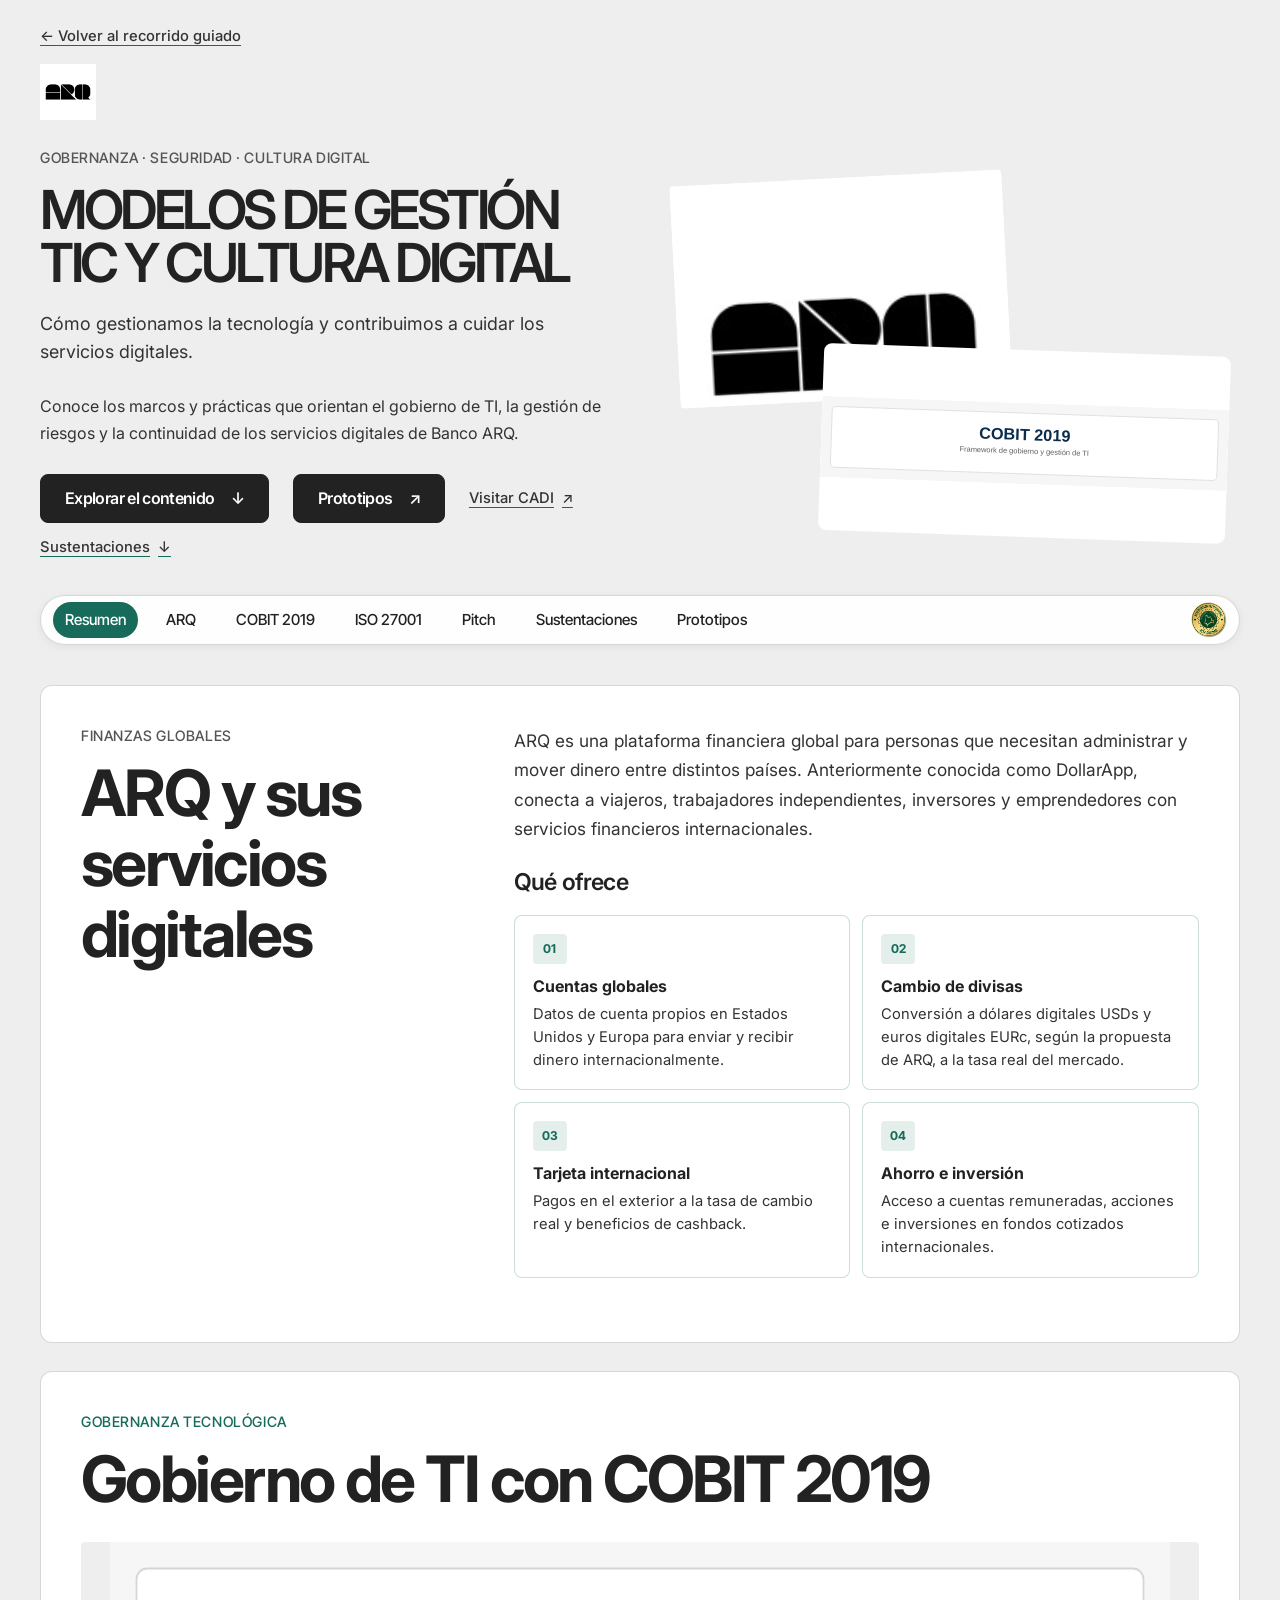
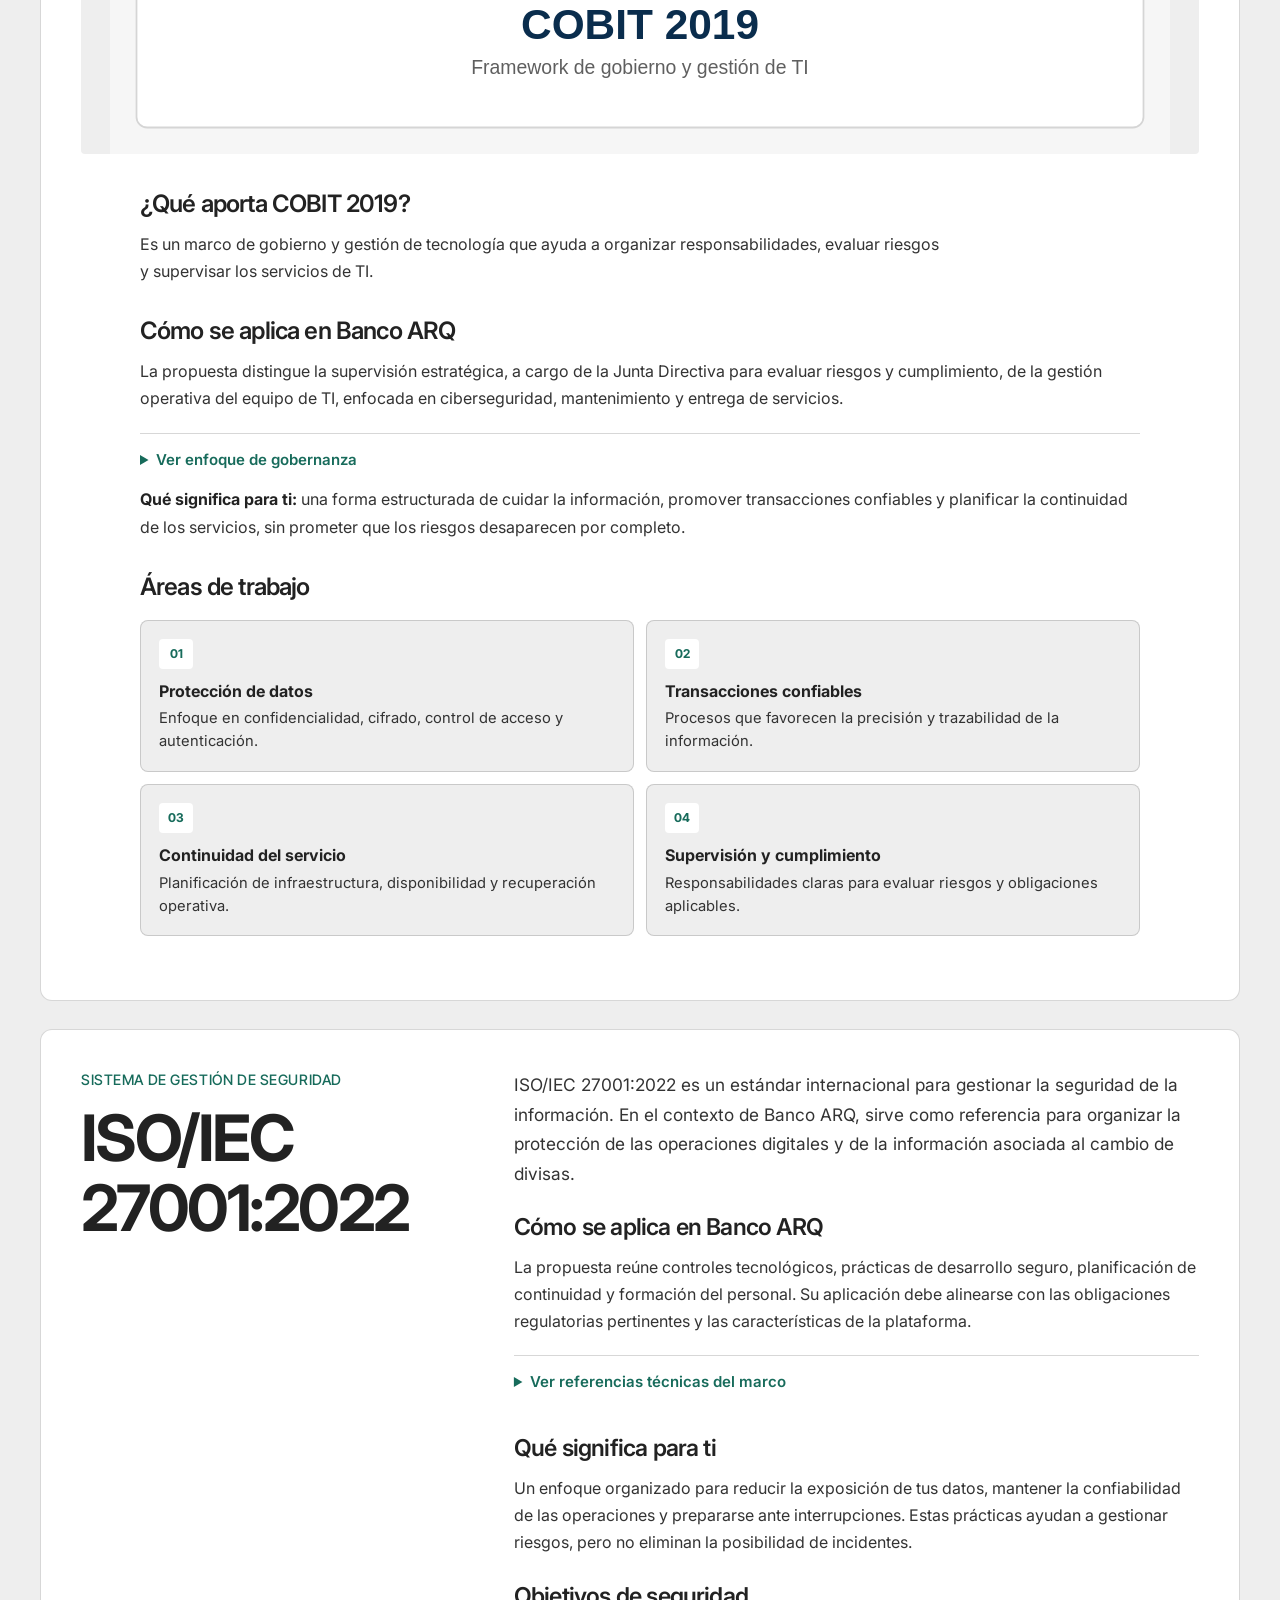
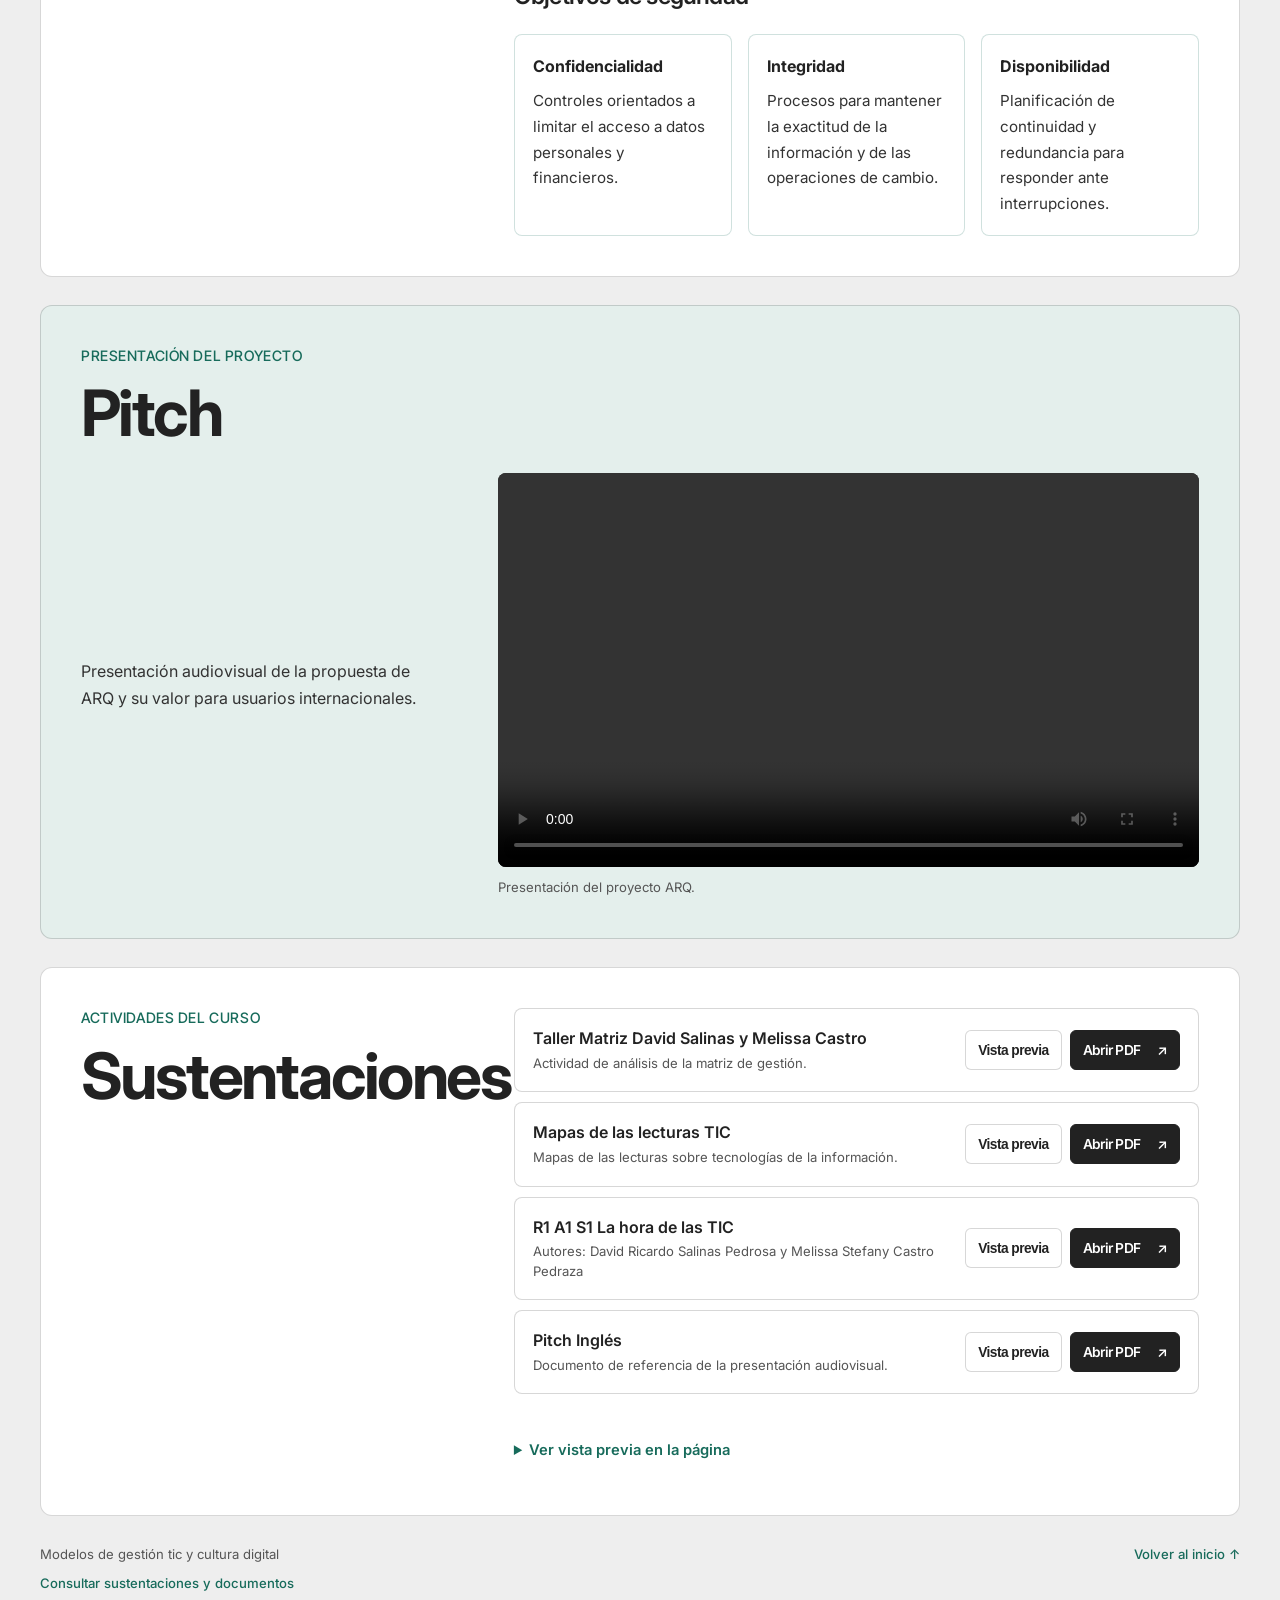
==== commit 5617cd74: "Expose prototype entry point Co-authored-by: Copilot App <223556219+Copilot@users.noreply.github.com" ====
--- a/Pagina web 1/pagina-web-transformacion-digital-main/index.html
+++ b/Pagina web 1/pagina-web-transformacion-digital-main/index.html
@@ -226,9 +226,9 @@
               <aside class="tour-prototype-teaser">
                 <div>
                   <p class="eyebrow">Una mirada práctica</p>
-                  <p><strong>¿Cómo se traducen estas ideas en una experiencia digital?</strong> Explora cuatro prototipos interactivos; son demos educativas con datos ilustrativos.</p>
+                  <p><strong>¿Cómo se traducen estas ideas en una experiencia digital?</strong> Explora el prototipo interactivo sobre gobierno de TI, seguridad y continuidad.</p>
                 </div>
-                <a class="btn" href="./prototipos/" data-prototype-link>Descubrir los prototipos <span aria-hidden="true">↗</span></a>
+                <a class="btn" href="#guided-tour" data-show-guided-link>Ver prototipos <span aria-hidden="true">↗</span></a>
               </aside>
             </section>
           </div>
@@ -263,6 +263,7 @@
             </p>
             <div class="hero-actions">
               <a class="btn btn-primary" href="#arq">Explorar el contenido <span aria-hidden="true">↓</span></a>
+              <a class="btn btn-primary" href="#guided-tour" data-show-guided-link>Prototipos <span aria-hidden="true">↗</span></a>
               <a
                 class="secondary-link"
                 href="https://pregrado.ucundinamarca.edu.co/login/index.php"
@@ -296,8 +297,7 @@
           <a href="#iso">ISO 27001</a>
           <a href="#pitch">Pitch</a>
           <a href="#sustentaciones">Sustentaciones</a>
-          <a href="#guided-tour" data-show-guided-link>Recorrido guiado</a>
-          <a href="./prototipos/" data-prototype-link>Prototipo</a>
+          <a href="#guided-tour" data-show-guided-link>Prototipos</a>
         </div>
         <img
           src="./assets/sello.png?v=20260918"
@@ -515,7 +515,7 @@
             <div>
               <div class="video-frame-wrap" id="video-container">
                 <video class="video-frame" controls preload="metadata" playsinline aria-label="Pitch de ARQ">
-                  <source src="./Pitch_Ingles_EDITADO.mp4" type="video/mp4" />
+                  <source src="./Pitch%20Ingl%C3%A9s.mp4" type="video/mp4" />
                   Tu navegador no puede reproducir este video.
                 </video>
               </div>
@@ -530,120 +530,45 @@
             <h2>Sustentaciones</h2>
           </div>
 
-          <div class="pdf-list" aria-label="Documentos de sustentación">
+          <div class="pdf-list" aria-label="Documentos del proyecto">
             <article class="pdf-document">
               <div>
-                <h3>R1-A1-S1 La hora de las TIC</h3>
-                <p>Autores: David Ricardo Salinas Pedrosa y Melissa Stefany Castro Pedraza</p>
+                <h3>Taller Matriz David Salinas y Melissa Castro</h3>
+                <p>Actividad de análisis de la matriz de gestión.</p>
               </div>
               <div class="pdf-actions">
-                <button
-                  class="btn btn-preview pdf-thumb"
-                  type="button"
-                  data-file="./R1-A1-S1%20La%20hora%20de%20las%20TIC.pdf"
-                  data-title="R1-A1-S1 La hora de las TIC"
-                >
-                  Vista previa
-                </button>
-                <a
-                  class="btn btn-secondary"
-                  href="./R1-A1-S1%20La%20hora%20de%20las%20TIC.pdf"
-                  target="_blank"
-                  rel="noreferrer"
-                  >Abrir PDF <span aria-hidden="true">↗</span></a
-                >
+                <button class="btn btn-preview pdf-thumb" type="button" data-file="./assets/documentos/taller-matriz-david-melissa.pdf" data-title="Taller Matriz David Salinas y Melissa Castro">Vista previa</button>
+                <a class="btn btn-secondary" href="./assets/documentos/taller-matriz-david-melissa.pdf" target="_blank" rel="noreferrer">Abrir PDF <span aria-hidden="true">↗</span></a>
               </div>
             </article>
             <article class="pdf-document">
               <div>
-                <h3>R1-A2-S2 Un camino por las Tecnologías</h3>
-                <p>Autores: David Ricardo Salinas Pedrosa y Melissa Stefany Castro Pedraza</p>
+                <h3>Mapas de las lecturas TIC</h3>
+                <p>Mapas de las lecturas sobre tecnologías de la información.</p>
               </div>
               <div class="pdf-actions">
-                <button
-                  class="btn btn-preview pdf-thumb"
-                  type="button"
-                  data-file="./R1-A2-S2%20Un%20camino%20por%20las%20Tecnolog%C3%ADas.pdf"
-                  data-title="R1-A2-S2 Un camino por las Tecnologías"
-                >
-                  Vista previa
-                </button>
-                <a
-                  class="btn btn-secondary"
-                  href="./R1-A2-S2%20Un%20camino%20por%20las%20Tecnolog%C3%ADas.pdf"
-                  target="_blank"
-                  rel="noreferrer"
-                  >Abrir PDF <span aria-hidden="true">↗</span></a
-                >
+                <button class="btn btn-preview pdf-thumb" type="button" data-file="./assets/documentos/mapas-lecturas-tic.pdf" data-title="Mapas de las lecturas TIC">Vista previa</button>
+                <a class="btn btn-secondary" href="./assets/documentos/mapas-lecturas-tic.pdf" target="_blank" rel="noreferrer">Abrir PDF <span aria-hidden="true">↗</span></a>
               </div>
             </article>
             <article class="pdf-document">
               <div>
-                <h3>R1-A3-S3 El espacio de las TIC: ¿Hasta dónde llegamos?</h3>
+                <h3>R1 A1 S1 La hora de las TIC</h3>
                 <p>Autores: David Ricardo Salinas Pedrosa y Melissa Stefany Castro Pedraza</p>
               </div>
               <div class="pdf-actions">
-                <button
-                  class="btn btn-preview pdf-thumb"
-                  type="button"
-                  data-file="./R1-A3-S3.pdf"
-                  data-title="R1-A3-S3 El espacio de las TIC: ¿Hasta dónde llegamos?"
-                >
-                  Vista previa
-                </button>
-                <a
-                  class="btn btn-secondary"
-                  href="./R1-A3-S3.pdf"
-                  target="_blank"
-                  rel="noreferrer"
-                  >Abrir PDF <span aria-hidden="true">↗</span></a
-                >
+                <button class="btn btn-preview pdf-thumb" type="button" data-file="./assets/documentos/hora-de-las-tic.pdf" data-title="R1 A1 S1 La hora de las TIC">Vista previa</button>
+                <a class="btn btn-secondary" href="./assets/documentos/hora-de-las-tic.pdf" target="_blank" rel="noreferrer">Abrir PDF <span aria-hidden="true">↗</span></a>
               </div>
             </article>
             <article class="pdf-document">
               <div>
-                <h3>R1-A4-S6 La luz de las TIC en un mundo organizacional</h3>
-                <p>Autores: David Ricardo Salinas Pedrosa y Melissa Stefany Castro Pedraza</p>
+                <h3>Pitch Inglés</h3>
+                <p>Documento de referencia de la presentación audiovisual.</p>
               </div>
               <div class="pdf-actions">
-                <button
-                  class="btn btn-preview pdf-thumb"
-                  type="button"
-                  data-file="./R1-A4-S6%20La%20luz%20de%20las%20TIC%20en%20un%20mundo%20organizacional.pdf"
-                  data-title="R1-A4-S6 La luz de las TIC en un mundo organizacional"
-                >
-                  Vista previa
-                </button>
-                <a
-                  class="btn btn-secondary"
-                  href="./R1-A4-S6%20La%20luz%20de%20las%20TIC%20en%20un%20mundo%20organizacional.pdf"
-                  target="_blank"
-                  rel="noreferrer"
-                  >Abrir PDF <span aria-hidden="true">↗</span></a
-                >
-              </div>
-            </article>
-            <article class="pdf-document">
-              <div>
-                <h3>R2-A1-S9 Un recorrido por las experiencias TIC</h3>
-                <p>Autores: David Ricardo Salinas Pedrosa y Melissa Stefany Castro Pedraza</p>
-              </div>
-              <div class="pdf-actions">
-                <button
-                  class="btn btn-preview pdf-thumb"
-                  type="button"
-                  data-file="./R2-A1-S9%20Un%20recorrido%20por%20las%20experiencias%20TIC.pdf"
-                  data-title="R2-A1-S9 Un recorrido por las experiencias TIC"
-                >
-                  Vista previa
-                </button>
-                <a
-                  class="btn btn-secondary"
-                  href="./R2-A1-S9%20Un%20recorrido%20por%20las%20experiencias%20TIC.pdf"
-                  target="_blank"
-                  rel="noreferrer"
-                  >Abrir PDF <span aria-hidden="true">↗</span></a
-                >
+                <button class="btn btn-preview pdf-thumb" type="button" data-file="./assets/documentos/pitch-ingles.pdf" data-title="Pitch Inglés">Vista previa</button>
+                <a class="btn btn-secondary" href="./assets/documentos/pitch-ingles.pdf" target="_blank" rel="noreferrer">Abrir PDF <span aria-hidden="true">↗</span></a>
               </div>
             </article>
           </div>
@@ -656,7 +581,7 @@
                 <a
                   class="btn btn-secondary"
                   id="pdf-open-link"
-                  href="./R1-A1-S1%20La%20hora%20de%20las%20TIC.pdf"
+                  href="./assets/documentos/hora-de-las-tic.pdf"
                   target="_blank"
                   rel="noreferrer"
                   >Abrir PDF <span aria-hidden="true">↗</span></a
@@ -666,7 +591,7 @@
                 <iframe
                   id="pdf-frame"
                   class="pdf-frame"
-                  src="./R1-A1-S1%20La%20hora%20de%20las%20TIC.pdf#toolbar=0&amp;view=FitH"
+                  src="./assets/documentos/hora-de-las-tic.pdf#toolbar=0&amp;view=FitH"
                   title="Vista previa de R1-A1-S1 La hora de las TIC"
                 ></iframe>
               </div>
@@ -694,7 +619,6 @@
       const nextTourButton = document.getElementById('tour-next');
       const finishTourButton = document.getElementById('tour-finish');
       let currentTourStep = 0;
-      const returnContextKey = 'arq-prototype-return-context';
 
       const showTourStep = (step, moveFocus = true) => {
         currentTourStep = Math.max(0, Math.min(step, tourSteps.length - 1));
@@ -770,59 +694,6 @@
         window.scrollTo({ top: 0, behavior: 'smooth' });
       };
 
-      const savePrototypeReturnContext = () => {
-        const context = {
-          view: guidedTour.hidden ? 'themes' : 'tour',
-          step: currentTourStep,
-          scrollY: window.scrollY,
-          hash: location.hash,
-        };
-        sessionStorage.setItem(returnContextKey, JSON.stringify(context));
-      };
-
-      const restorePrototypeReturnContext = () => {
-        const savedContext = sessionStorage.getItem(returnContextKey);
-        if (!savedContext) {
-          return false;
-        }
-
-        sessionStorage.removeItem(returnContextKey);
-        let context;
-        try {
-          context = JSON.parse(savedContext);
-        } catch (error) {
-          console.error('No se pudo leer la posición guardada antes de abrir los prototipos.', error);
-          return false;
-        }
-
-        if (
-          !context ||
-          !['tour', 'themes'].includes(context.view) ||
-          !Number.isInteger(context.step) ||
-          !Number.isFinite(context.scrollY)
-        ) {
-          console.error('La posición guardada para volver desde los prototipos no es válida.');
-          return false;
-        }
-
-        if (context.view === 'themes') {
-          guidedTour.hidden = true;
-          themeSite.hidden = false;
-          history.replaceState(null, '', context.hash || '#resumen');
-        } else {
-          themeSite.hidden = true;
-          guidedTour.hidden = false;
-          history.replaceState(null, '', '#guided-tour');
-          showTourStep(context.step, false);
-        }
-
-        const scrollBehavior = document.documentElement.style.scrollBehavior;
-        document.documentElement.style.scrollBehavior = 'auto';
-        window.scrollTo(0, context.scrollY);
-        document.documentElement.style.scrollBehavior = scrollBehavior;
-        return true;
-      };
-
       document.querySelectorAll('[data-show-themes]').forEach((button) => {
         button.addEventListener('click', () => showThemes(button.dataset.themeTarget));
       });
@@ -834,17 +705,13 @@
         });
       });
 
-      document.querySelectorAll('[data-prototype-link]').forEach((link) => {
-        link.addEventListener('click', savePrototypeReturnContext);
-      });
-
-      const restoredReturnContext =
-        location.hash === '#return' && restorePrototypeReturnContext();
-      if (!restoredReturnContext) {
-        sessionStorage.removeItem(returnContextKey);
-        themeSite.hidden = true;
-        history.replaceState(null, '', '#guided-tour');
+      const startWithGuidedTour = location.hash === '#guided-tour';
+      guidedTour.hidden = !startWithGuidedTour;
+      themeSite.hidden = startWithGuidedTour;
+      if (startWithGuidedTour) {
         showTourStep(0, false);
+      } else if (!location.hash) {
+        history.replaceState(null, '', '#resumen');
       }
 
       const pdfThumbs = document.querySelectorAll('.pdf-thumb[data-file]');
@@ -868,7 +735,7 @@
       });
 
       const sectionLinks = document.querySelectorAll(
-        '.nav-panel a:not([data-show-guided-link]):not([data-prototype-link])',
+        '.nav-panel a:not([data-show-guided-link])',
       );
       const observedSections = [...sectionLinks]
         .map((link) => document.querySelector(link.getAttribute('href')))
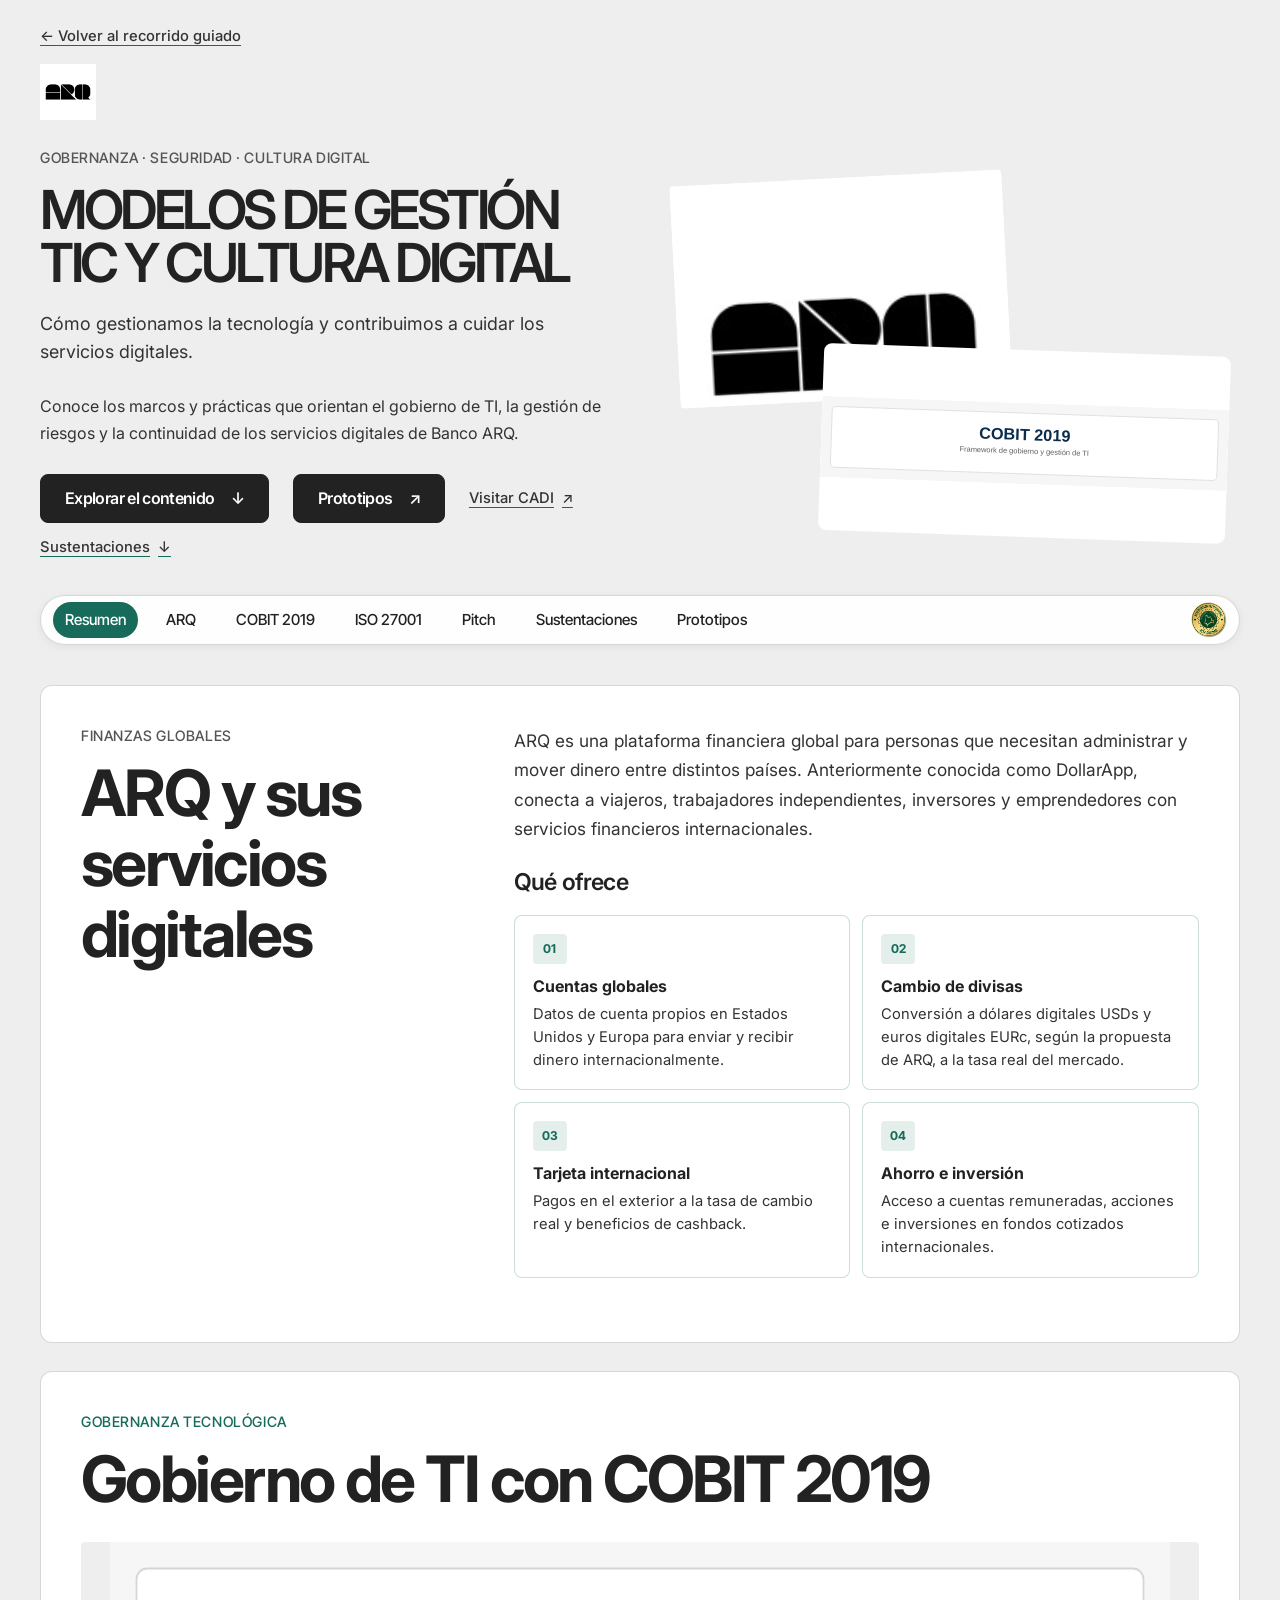
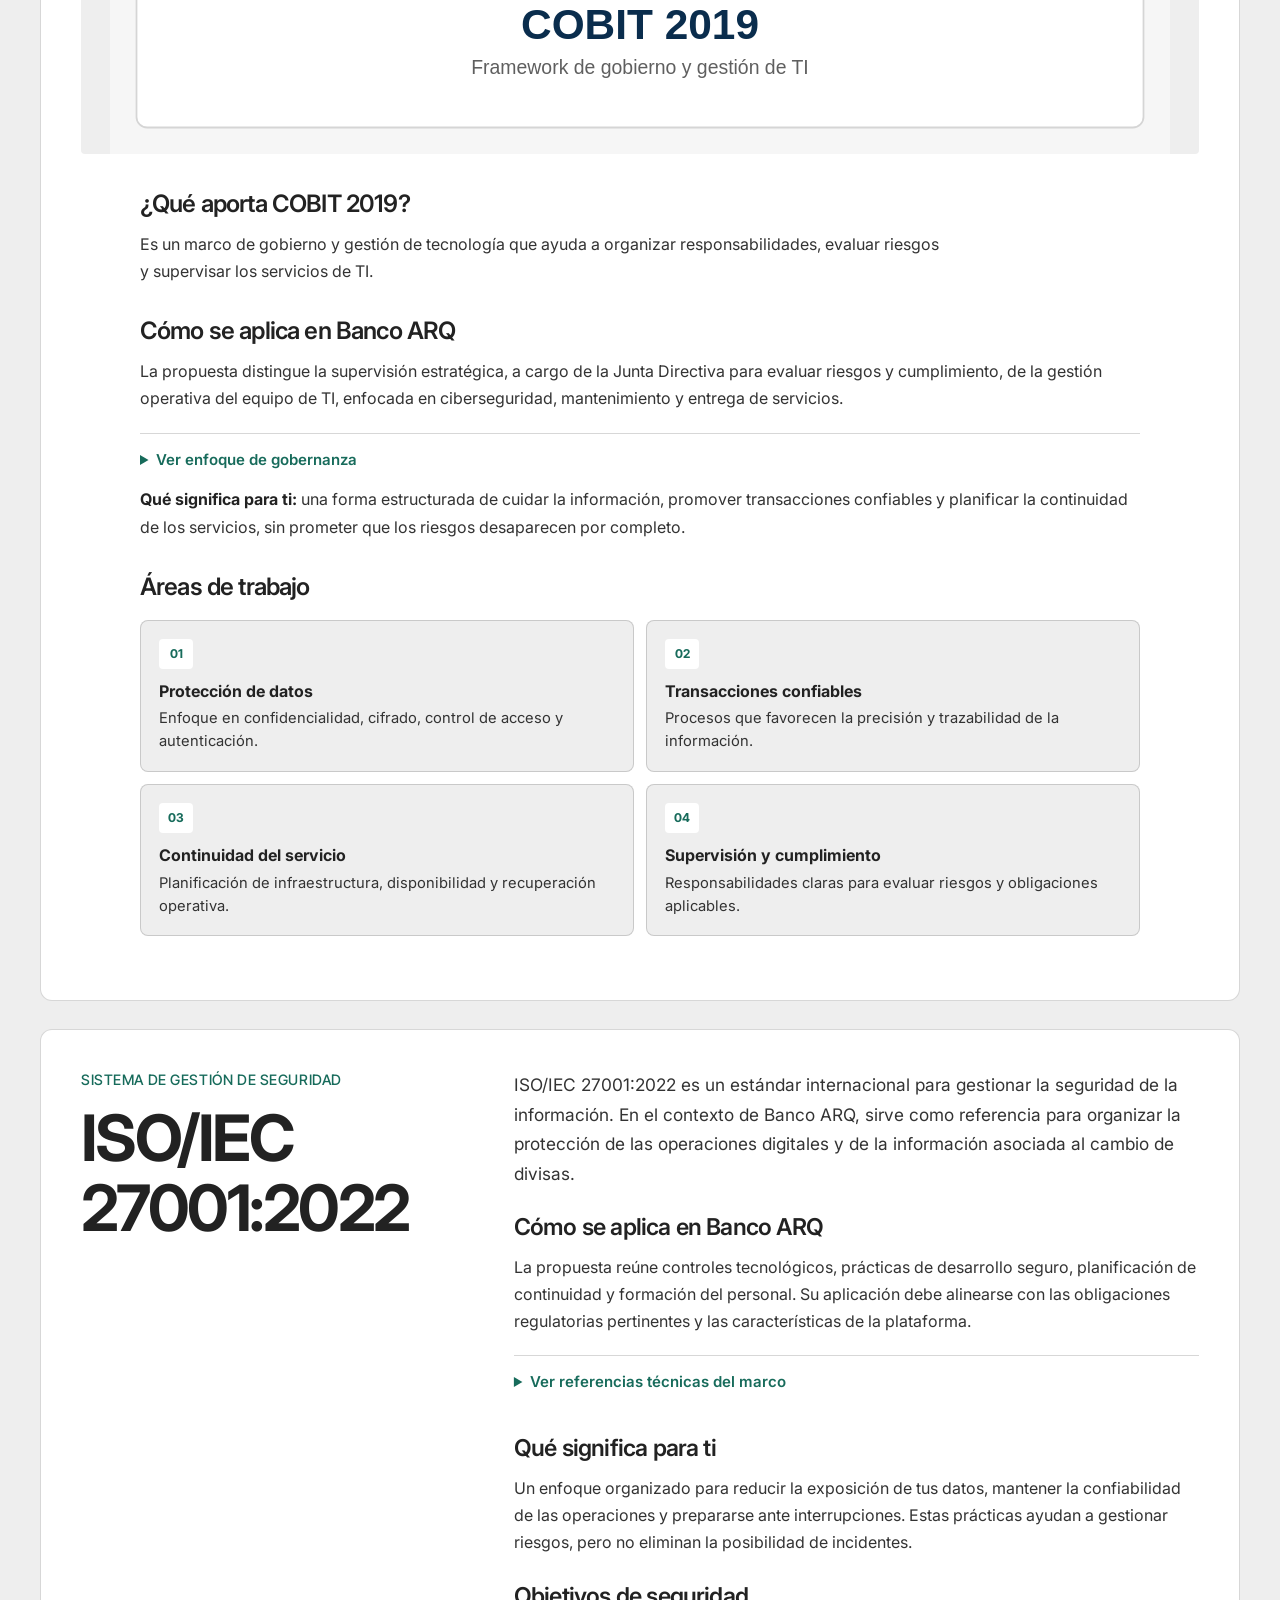
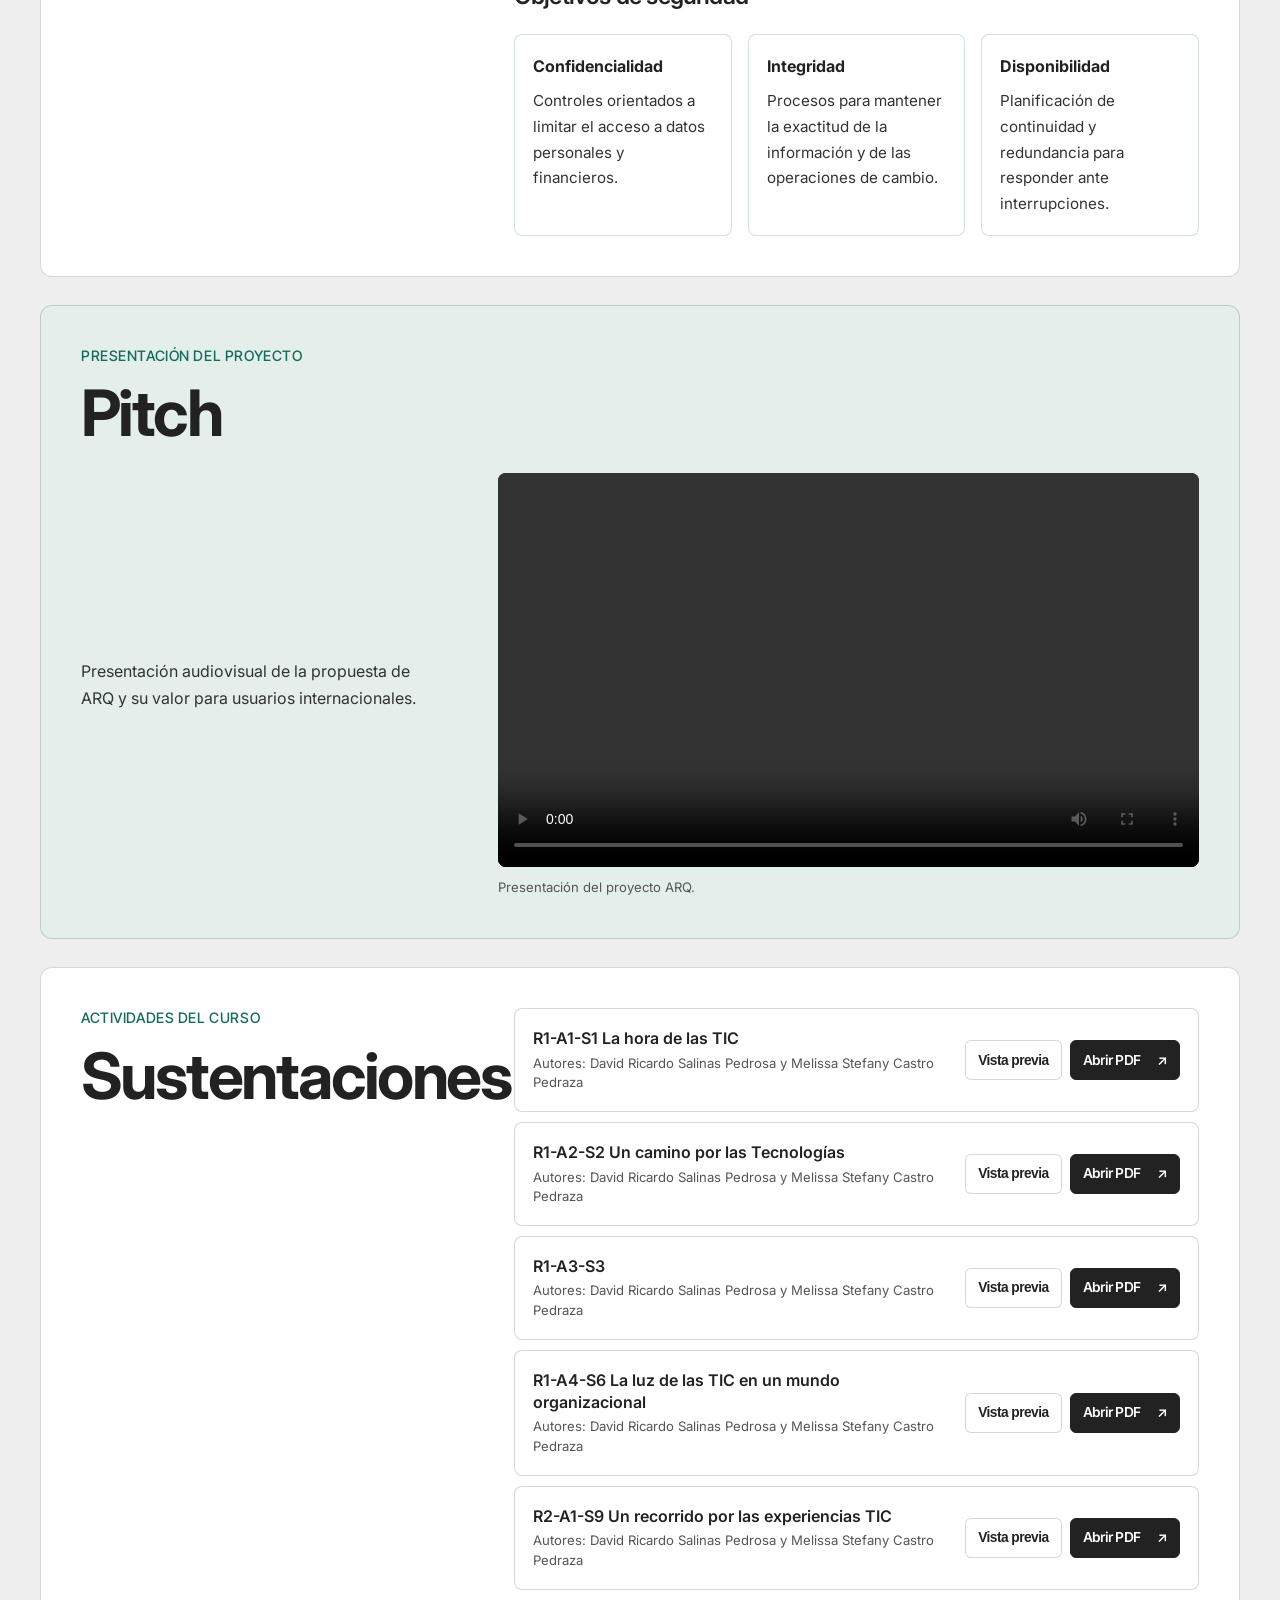
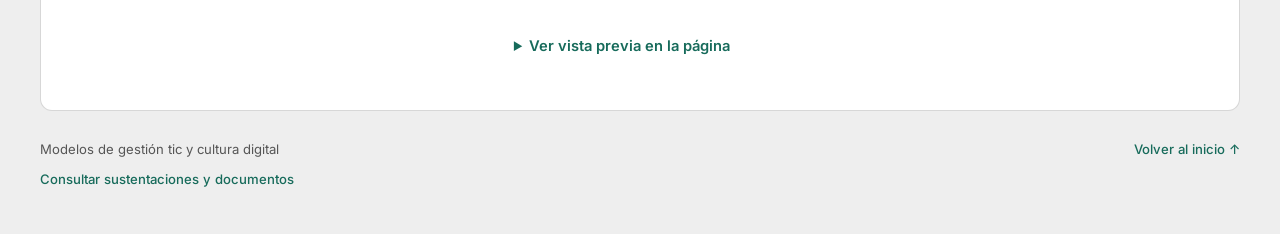
==== commit eca0413a: "Use edited pitch and ordered PDFs Co-authored-by: Copilot App <223556219+Copilot@users.noreply.githu" ====
--- a/Pagina web 1/pagina-web-transformacion-digital-main/index.html
+++ b/Pagina web 1/pagina-web-transformacion-digital-main/index.html
@@ -515,7 +515,7 @@
             <div>
               <div class="video-frame-wrap" id="video-container">
                 <video class="video-frame" controls preload="metadata" playsinline aria-label="Pitch de ARQ">
-                  <source src="./Pitch%20Ingl%C3%A9s.mp4" type="video/mp4" />
+                  <source src="./Pitch_Ingles_EDITADO.mp4" type="video/mp4" />
                   Tu navegador no puede reproducir este video.
                 </video>
               </div>
@@ -530,45 +530,55 @@
             <h2>Sustentaciones</h2>
           </div>
 
-          <div class="pdf-list" aria-label="Documentos del proyecto">
+          <div class="pdf-list" aria-label="Documentos de sustentación en orden cronológico">
             <article class="pdf-document">
               <div>
-                <h3>Taller Matriz David Salinas y Melissa Castro</h3>
-                <p>Actividad de análisis de la matriz de gestión.</p>
+                <h3>R1-A1-S1 La hora de las TIC</h3>
+                <p>Autores: David Ricardo Salinas Pedrosa y Melissa Stefany Castro Pedraza</p>
               </div>
               <div class="pdf-actions">
-                <button class="btn btn-preview pdf-thumb" type="button" data-file="./assets/documentos/taller-matriz-david-melissa.pdf" data-title="Taller Matriz David Salinas y Melissa Castro">Vista previa</button>
-                <a class="btn btn-secondary" href="./assets/documentos/taller-matriz-david-melissa.pdf" target="_blank" rel="noreferrer">Abrir PDF <span aria-hidden="true">↗</span></a>
+                <button class="btn btn-preview pdf-thumb" type="button" data-file="./assets/documentos/R1-A1-S1%20La%20hora%20de%20las%20TIC.pdf" data-title="R1-A1-S1 La hora de las TIC">Vista previa</button>
+                <a class="btn btn-secondary" href="./assets/documentos/R1-A1-S1%20La%20hora%20de%20las%20TIC.pdf" target="_blank" rel="noreferrer">Abrir PDF <span aria-hidden="true">↗</span></a>
               </div>
             </article>
             <article class="pdf-document">
               <div>
-                <h3>Mapas de las lecturas TIC</h3>
-                <p>Mapas de las lecturas sobre tecnologías de la información.</p>
+                <h3>R1-A2-S2 Un camino por las Tecnologías</h3>
+                <p>Autores: David Ricardo Salinas Pedrosa y Melissa Stefany Castro Pedraza</p>
               </div>
               <div class="pdf-actions">
-                <button class="btn btn-preview pdf-thumb" type="button" data-file="./assets/documentos/mapas-lecturas-tic.pdf" data-title="Mapas de las lecturas TIC">Vista previa</button>
-                <a class="btn btn-secondary" href="./assets/documentos/mapas-lecturas-tic.pdf" target="_blank" rel="noreferrer">Abrir PDF <span aria-hidden="true">↗</span></a>
+                <button class="btn btn-preview pdf-thumb" type="button" data-file="./assets/documentos/R1-A2-S2%20Un%20camino%20por%20las%20Tecnolog%C3%ADas.pdf" data-title="R1-A2-S2 Un camino por las Tecnologías">Vista previa</button>
+                <a class="btn btn-secondary" href="./assets/documentos/R1-A2-S2%20Un%20camino%20por%20las%20Tecnolog%C3%ADas.pdf" target="_blank" rel="noreferrer">Abrir PDF <span aria-hidden="true">↗</span></a>
               </div>
             </article>
             <article class="pdf-document">
               <div>
-                <h3>R1 A1 S1 La hora de las TIC</h3>
+                <h3>R1-A3-S3</h3>
                 <p>Autores: David Ricardo Salinas Pedrosa y Melissa Stefany Castro Pedraza</p>
               </div>
               <div class="pdf-actions">
-                <button class="btn btn-preview pdf-thumb" type="button" data-file="./assets/documentos/hora-de-las-tic.pdf" data-title="R1 A1 S1 La hora de las TIC">Vista previa</button>
-                <a class="btn btn-secondary" href="./assets/documentos/hora-de-las-tic.pdf" target="_blank" rel="noreferrer">Abrir PDF <span aria-hidden="true">↗</span></a>
+                <button class="btn btn-preview pdf-thumb" type="button" data-file="./assets/documentos/R1-A3-S3.pdf" data-title="R1-A3-S3">Vista previa</button>
+                <a class="btn btn-secondary" href="./assets/documentos/R1-A3-S3.pdf" target="_blank" rel="noreferrer">Abrir PDF <span aria-hidden="true">↗</span></a>
               </div>
             </article>
             <article class="pdf-document">
               <div>
-                <h3>Pitch Inglés</h3>
-                <p>Documento de referencia de la presentación audiovisual.</p>
+                <h3>R1-A4-S6 La luz de las TIC en un mundo organizacional</h3>
+                <p>Autores: David Ricardo Salinas Pedrosa y Melissa Stefany Castro Pedraza</p>
               </div>
               <div class="pdf-actions">
-                <button class="btn btn-preview pdf-thumb" type="button" data-file="./assets/documentos/pitch-ingles.pdf" data-title="Pitch Inglés">Vista previa</button>
-                <a class="btn btn-secondary" href="./assets/documentos/pitch-ingles.pdf" target="_blank" rel="noreferrer">Abrir PDF <span aria-hidden="true">↗</span></a>
+                <button class="btn btn-preview pdf-thumb" type="button" data-file="./assets/documentos/R1-A4-S6%20La%20luz%20de%20las%20TIC%20en%20un%20mundo%20organizacional.pdf" data-title="R1-A4-S6 La luz de las TIC en un mundo organizacional">Vista previa</button>
+                <a class="btn btn-secondary" href="./assets/documentos/R1-A4-S6%20La%20luz%20de%20las%20TIC%20en%20un%20mundo%20organizacional.pdf" target="_blank" rel="noreferrer">Abrir PDF <span aria-hidden="true">↗</span></a>
+              </div>
+            </article>
+            <article class="pdf-document">
+              <div>
+                <h3>R2-A1-S9 Un recorrido por las experiencias TIC</h3>
+                <p>Autores: David Ricardo Salinas Pedrosa y Melissa Stefany Castro Pedraza</p>
+              </div>
+              <div class="pdf-actions">
+                <button class="btn btn-preview pdf-thumb" type="button" data-file="./assets/documentos/R2-A1-S9%20Un%20recorrido%20por%20las%20experiencias%20TIC.pdf" data-title="R2-A1-S9 Un recorrido por las experiencias TIC">Vista previa</button>
+                <a class="btn btn-secondary" href="./assets/documentos/R2-A1-S9%20Un%20recorrido%20por%20las%20experiencias%20TIC.pdf" target="_blank" rel="noreferrer">Abrir PDF <span aria-hidden="true">↗</span></a>
               </div>
             </article>
           </div>
@@ -581,7 +591,7 @@
                 <a
                   class="btn btn-secondary"
                   id="pdf-open-link"
-                  href="./assets/documentos/hora-de-las-tic.pdf"
+                  href="./assets/documentos/R1-A1-S1%20La%20hora%20de%20las%20TIC.pdf"
                   target="_blank"
                   rel="noreferrer"
                   >Abrir PDF <span aria-hidden="true">↗</span></a
@@ -591,7 +601,7 @@
                 <iframe
                   id="pdf-frame"
                   class="pdf-frame"
-                  src="./assets/documentos/hora-de-las-tic.pdf#toolbar=0&amp;view=FitH"
+                  src="./assets/documentos/R1-A1-S1%20La%20hora%20de%20las%20TIC.pdf#toolbar=0&amp;view=FitH"
                   title="Vista previa de R1-A1-S1 La hora de las TIC"
                 ></iframe>
               </div>
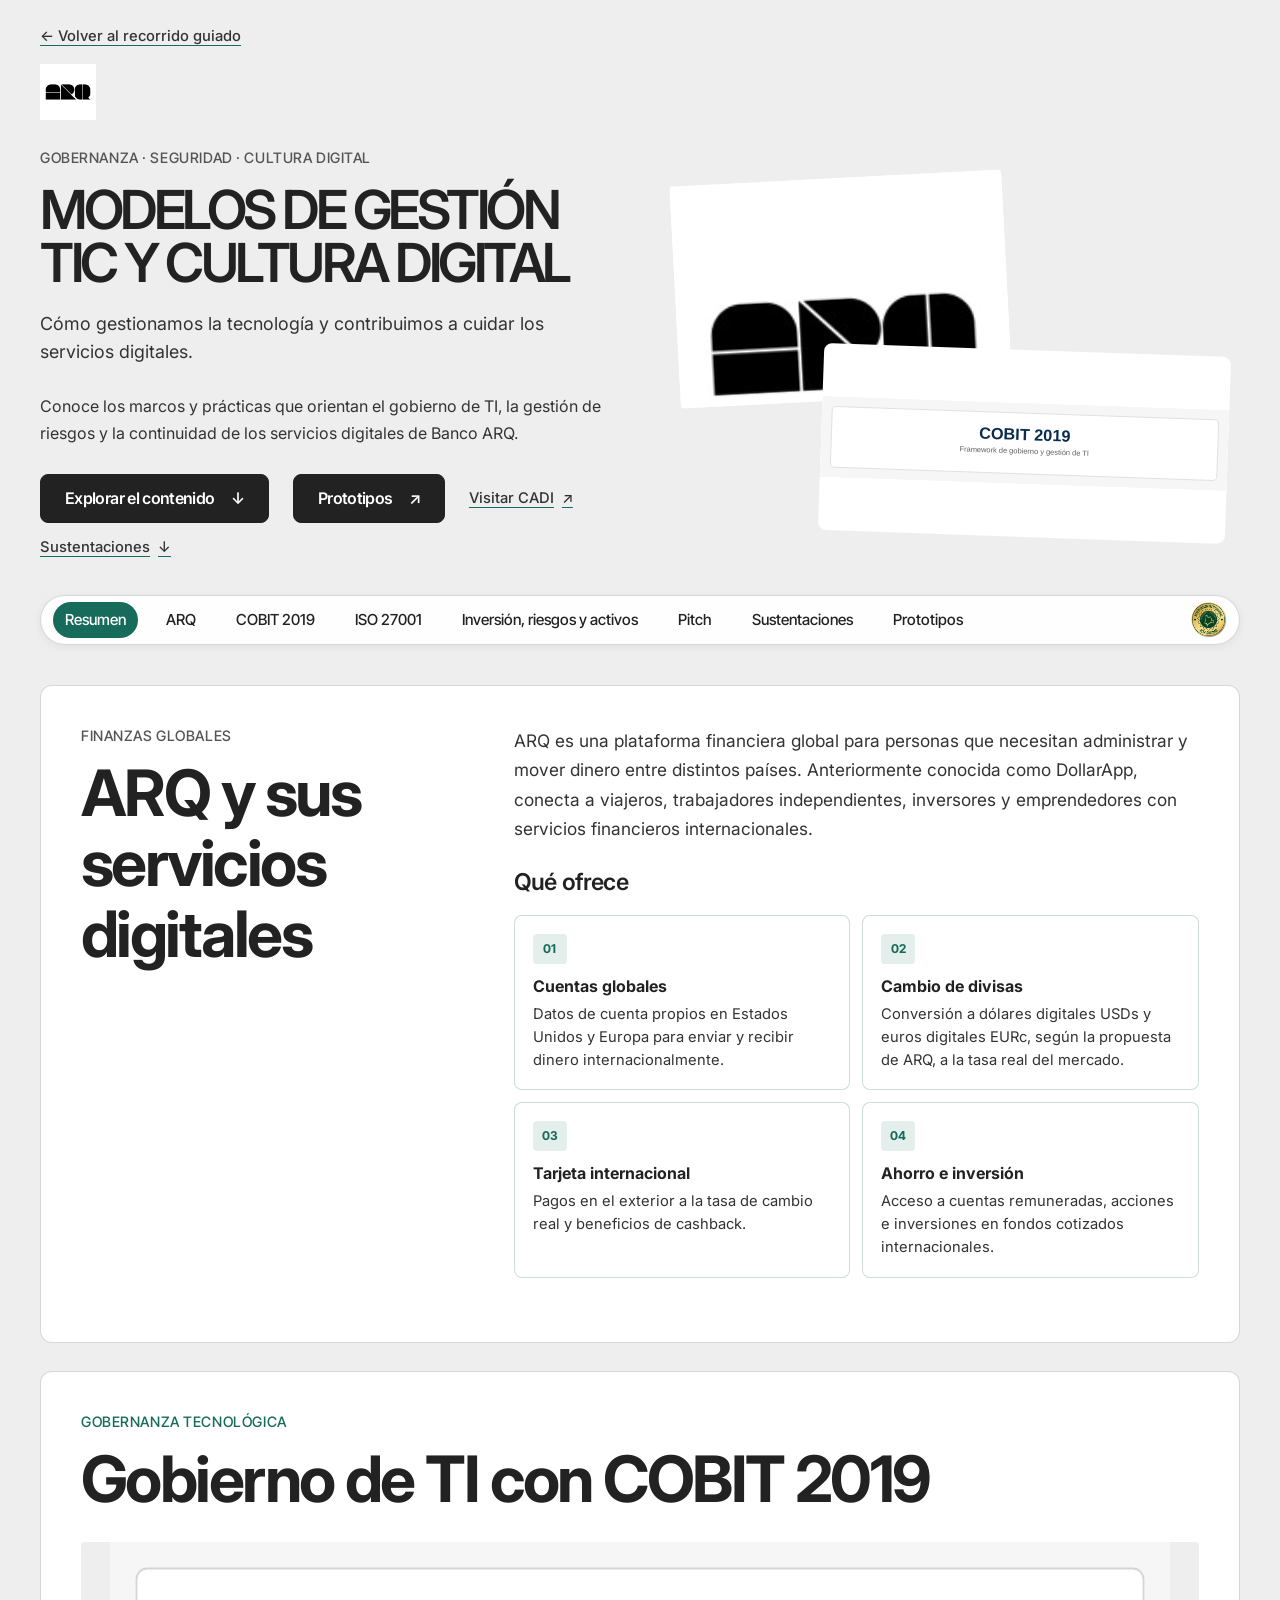
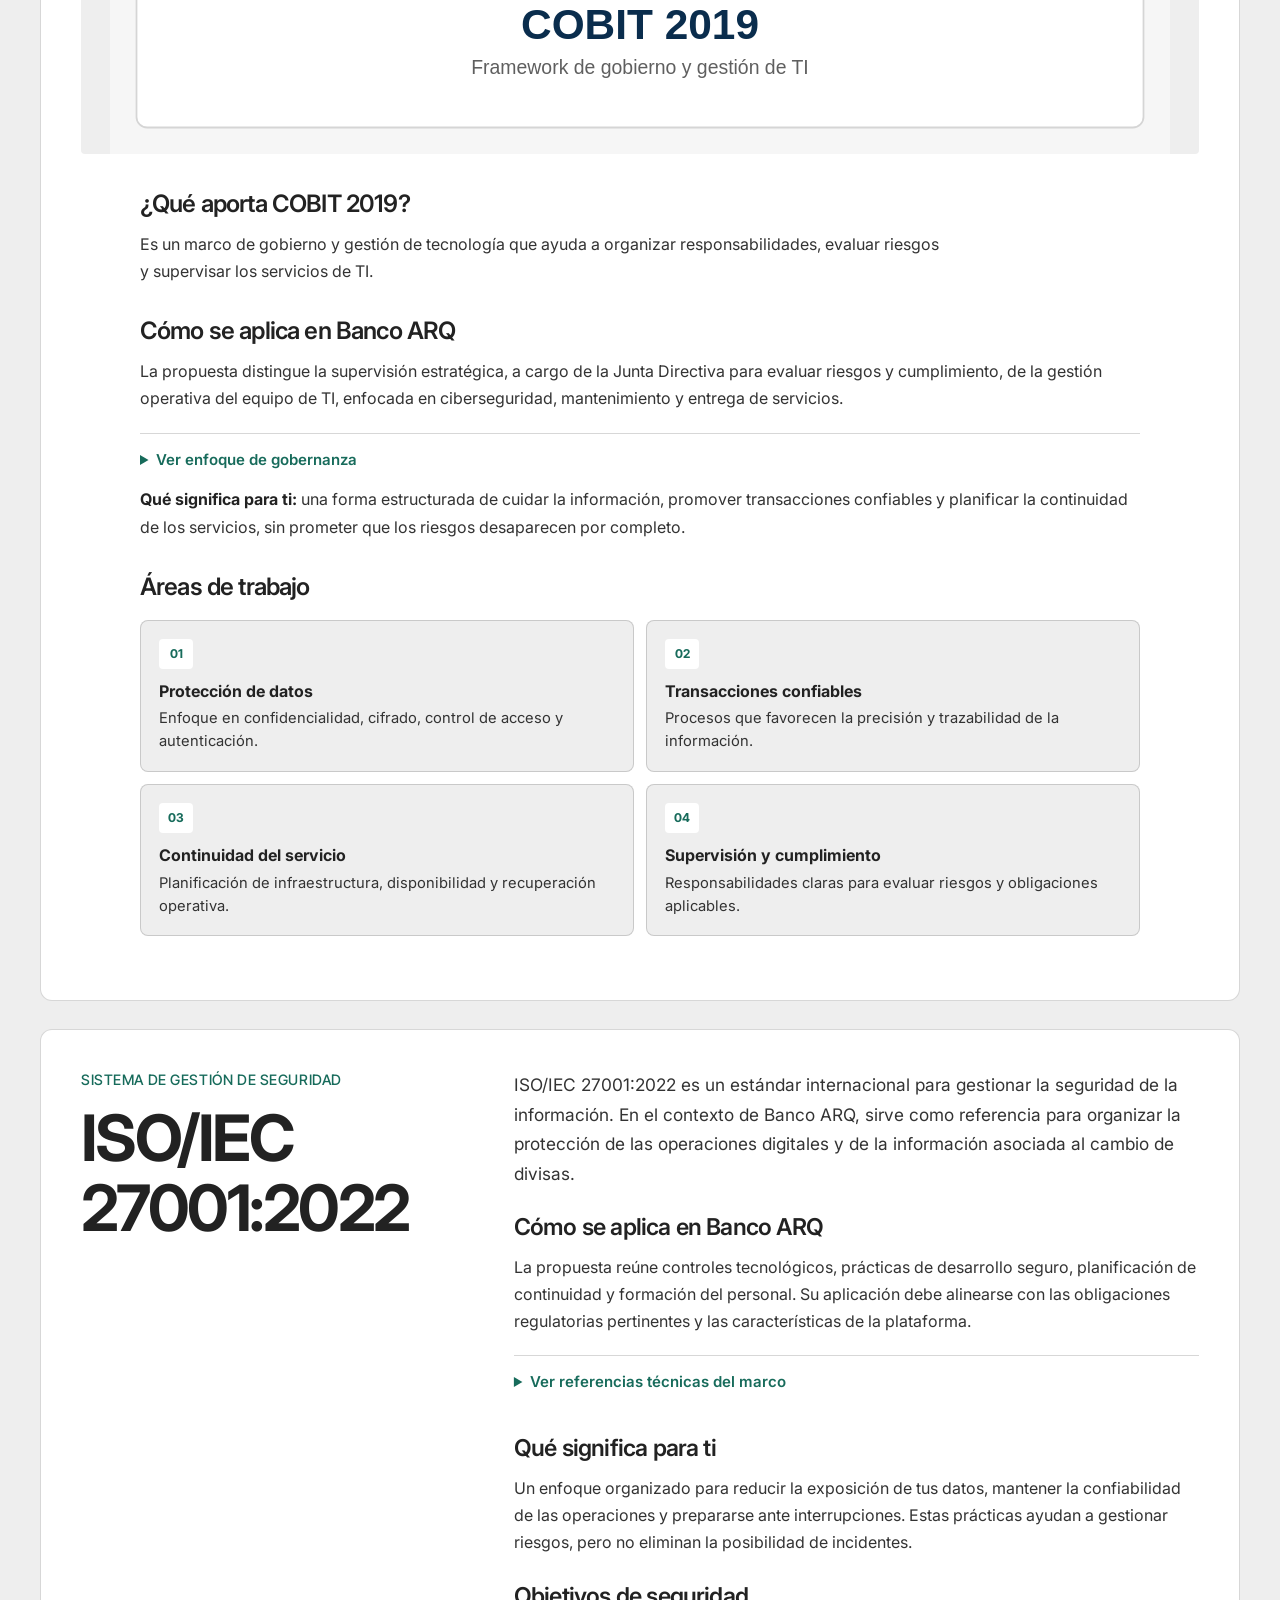
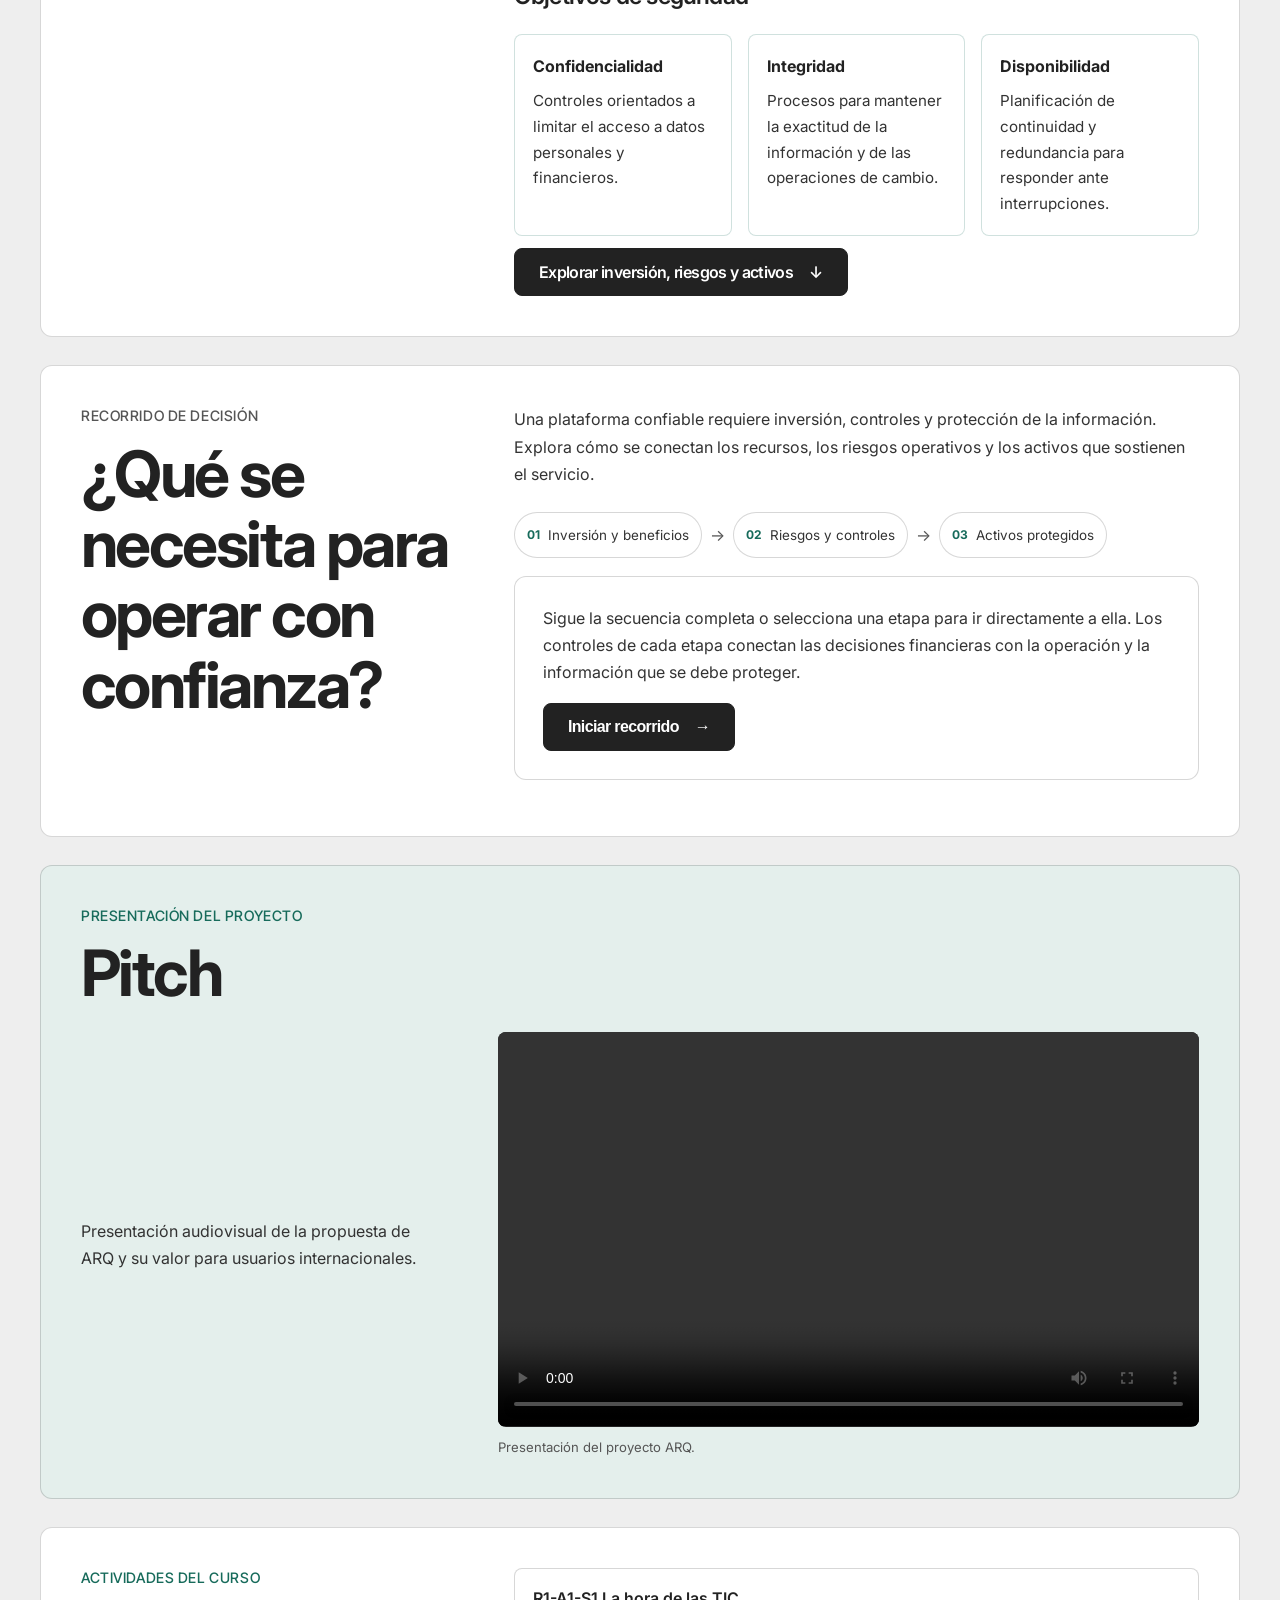
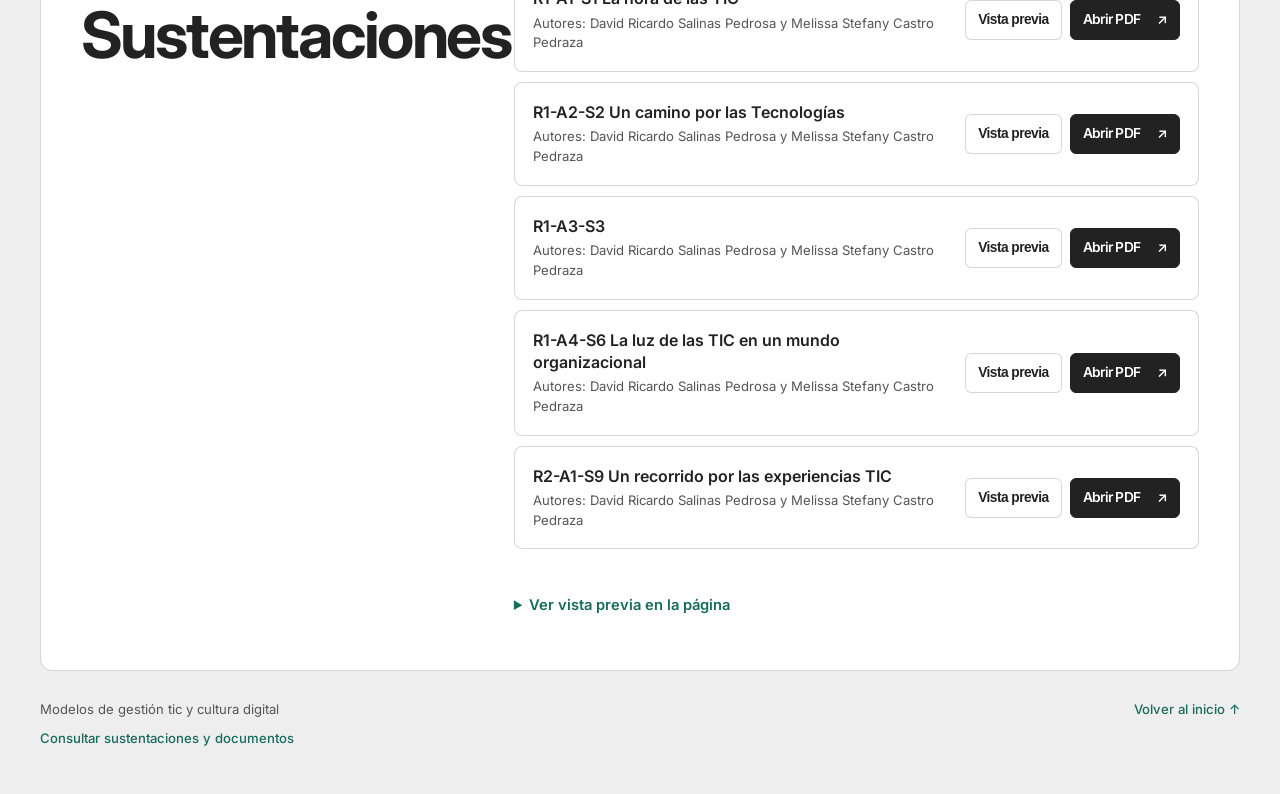
==== commit 27b98338: "Add interactive investment and risk journey Co-authored-by: Copilot App <223556219+Copilot@users.nor" ====
--- a/Pagina web 1/pagina-web-transformacion-digital-main/index.html
+++ b/Pagina web 1/pagina-web-transformacion-digital-main/index.html
@@ -228,7 +228,7 @@
                   <p class="eyebrow">Una mirada práctica</p>
                   <p><strong>¿Cómo se traducen estas ideas en una experiencia digital?</strong> Explora el prototipo interactivo sobre gobierno de TI, seguridad y continuidad.</p>
                 </div>
-                <a class="btn" href="#guided-tour" data-show-guided-link>Ver prototipos <span aria-hidden="true">↗</span></a>
+                <a class="btn" href="./prototipos/" data-prototype-link>Ver prototipos <span aria-hidden="true">↗</span></a>
               </aside>
             </section>
           </div>
@@ -263,7 +263,7 @@
             </p>
             <div class="hero-actions">
               <a class="btn btn-primary" href="#arq">Explorar el contenido <span aria-hidden="true">↓</span></a>
-              <a class="btn btn-primary" href="#guided-tour" data-show-guided-link>Prototipos <span aria-hidden="true">↗</span></a>
+              <a class="btn btn-primary" href="./prototipos/" data-prototype-link>Prototipos <span aria-hidden="true">↗</span></a>
               <a
                 class="secondary-link"
                 href="https://pregrado.ucundinamarca.edu.co/login/index.php"
@@ -295,9 +295,10 @@
           <a href="#arq">ARQ</a>
           <a href="#cobit">COBIT 2019</a>
           <a href="#iso">ISO 27001</a>
+          <a href="#decision-route">Inversión, riesgos y activos</a>
           <a href="#pitch">Pitch</a>
           <a href="#sustentaciones">Sustentaciones</a>
-          <a href="#guided-tour" data-show-guided-link>Prototipos</a>
+          <a href="./prototipos/" data-prototype-link>Prototipos</a>
         </div>
         <img
           src="./assets/sello.png?v=20260918"
@@ -498,6 +499,192 @@
                 </p>
               </article>
             </div>
+            <a class="btn decision-entry" href="#decision-route">
+              Explorar inversión, riesgos y activos <span aria-hidden="true">↓</span>
+            </a>
+          </div>
+        </section>
+
+        <section
+          id="decision-route"
+          class="content-section decision-section"
+          aria-labelledby="decision-title"
+        >
+          <div class="section-heading">
+            <p class="eyebrow">Recorrido de decisión</p>
+            <h2 id="decision-title">¿Qué se necesita para operar con confianza?</h2>
+          </div>
+          <div class="decision-body">
+            <p class="decision-intro">
+              Una plataforma confiable requiere inversión, controles y protección de la
+              información. Explora cómo se conectan los recursos, los riesgos operativos y los
+              activos que sostienen el servicio.
+            </p>
+
+            <nav class="decision-steps" aria-label="Etapas del recorrido">
+              <button type="button" class="decision-step" data-decision-stage="1">
+                <span>01</span> Inversión y beneficios
+              </button>
+              <span class="decision-connector" aria-hidden="true">→</span>
+              <button type="button" class="decision-step" data-decision-stage="2">
+                <span>02</span> Riesgos y controles
+              </button>
+              <span class="decision-connector" aria-hidden="true">→</span>
+              <button type="button" class="decision-step" data-decision-stage="3">
+                <span>03</span> Activos protegidos
+              </button>
+            </nav>
+
+            <div class="decision-progress" id="decision-progress" hidden>
+              <div class="decision-progress-label">
+                <span id="decision-progress-text">Etapa 1 de 3</span>
+                <span id="decision-progress-name">Inversión y beneficios</span>
+              </div>
+              <progress id="decision-progress-bar" max="3" value="1">1 de 3</progress>
+            </div>
+
+            <div class="decision-overview" id="decision-overview">
+              <p>
+                Sigue la secuencia completa o selecciona una etapa para ir directamente a ella.
+                Los controles de cada etapa conectan las decisiones financieras con la operación
+                y la información que se debe proteger.
+              </p>
+              <button class="btn" type="button" data-start-decision>
+                Iniciar recorrido <span aria-hidden="true">→</span>
+              </button>
+            </div>
+
+            <div class="decision-panel" data-decision-panel="1" hidden>
+              <h3>01 · Inversión y beneficios</h3>
+              <p class="decision-lead">¿Qué requiere la plataforma y qué beneficios se proyectan?</p>
+              <div class="investment-sequence" aria-label="Inversión inicial estimada">
+                <details class="investment-item">
+                  <summary><span>01 · Infraestructura tecnológica</span><strong>$120 M COP</strong></summary>
+                  <p>Servicios en la nube, alta disponibilidad y herramientas de protección de datos.</p>
+                </details>
+                <span class="investment-plus" aria-hidden="true">+</span>
+                <details class="investment-item">
+                  <summary><span>02 · Gobierno y seguridad</span><strong>$85 M COP</strong></summary>
+                  <p>Consultoría para definir responsabilidades, controles y prioridades, con marcos como COBIT 2019 e ISO/IEC 27001.</p>
+                </details>
+                <span class="investment-plus" aria-hidden="true">+</span>
+                <details class="investment-item">
+                  <summary><span>03 · Personas y adopción</span><strong>$45 M COP</strong></summary>
+                  <p>Capacitación en Oracle APEX, programación segura y cultura digital ética.</p>
+                </details>
+                <div class="investment-total">
+                  <span>Inversión inicial estimada</span><strong>$250 millones COP</strong>
+                </div>
+              </div>
+
+              <h4 class="decision-subheading">Beneficios anuales proyectados</h4>
+              <div class="benefit-options">
+                <label class="benefit-option">
+                  <input type="checkbox" data-benefit="110" checked />
+                  <span><strong>$110 M COP/año</strong><small>Ahorro operativo y de soporte estimado</small></span>
+                </label>
+                <label class="benefit-option">
+                  <input type="checkbox" data-benefit="250" checked />
+                  <span><strong>$250 M COP/año</strong><small>Costos potencialmente evitados; no son ahorro garantizado</small></span>
+                </label>
+                <label class="benefit-option">
+                  <input type="checkbox" data-benefit="180" checked />
+                  <span><strong>$180 M COP/año</strong><small>Ingresos asociados, sujetos al volumen de transacciones</small></span>
+                </label>
+              </div>
+              <p class="benefit-total" aria-live="polite">
+                Beneficios anuales seleccionados: <strong id="benefit-total">$540 millones COP</strong>
+              </p>
+              <p class="decision-caveat">
+                Son proyecciones sujetas a la implementación, la adopción, el volumen de
+                transacciones y los resultados reales. Los costos evitados no equivalen
+                necesariamente a ingresos o ahorros realizados.
+              </p>
+            </div>
+
+            <div class="decision-panel" data-decision-panel="2" hidden>
+              <h3>02 · Riesgos y controles</h3>
+              <p class="decision-lead">¿Qué situaciones podrían afectar la operación?</p>
+              <div class="risk-layout">
+                <div class="risk-map" role="group" aria-label="Componentes del servicio">
+                  <button type="button" class="risk-node is-selected" data-risk="database" aria-pressed="true">
+                    <span aria-hidden="true">01</span><strong>Base de datos</strong><small>Datos</small>
+                  </button>
+                  <button type="button" class="risk-node" data-risk="platform" aria-pressed="false">
+                    <span aria-hidden="true">02</span><strong>Plataforma COP–USD</strong><small>Servicio</small>
+                  </button>
+                  <button type="button" class="risk-node" data-risk="records" aria-pressed="false">
+                    <span aria-hidden="true">03</span><strong>Registros contables</strong><small>Transacciones</small>
+                  </button>
+                  <button type="button" class="risk-node" data-risk="credentials" aria-pressed="false">
+                    <span aria-hidden="true">04</span><strong>Credenciales y API</strong><small>Accesos</small>
+                  </button>
+                </div>
+                <article class="risk-detail" aria-live="polite">
+                  <p class="eyebrow">Riesgo → impacto → control</p>
+                  <h4 id="risk-title">Base de datos central</h4>
+                  <dl>
+                    <div><dt>Riesgo</dt><dd id="risk-description">Filtración de datos sensibles.</dd></div>
+                    <div><dt>Impacto</dt><dd id="risk-impact">Afectación de la privacidad y de la confianza en el servicio.</dd></div>
+                    <div><dt>Controles</dt><dd id="risk-controls">Cifrado en almacenamiento y transmisión, enmascaramiento y acceso limitado.</dd></div>
+                  </dl>
+                </article>
+              </div>
+              <p class="decision-caveat">
+                Los controles son medidas propuestas; su aplicación y efectividad deben validarse
+                en la implementación.
+              </p>
+            </div>
+
+            <div class="decision-panel" data-decision-panel="3" hidden>
+              <h3>03 · Activos protegidos</h3>
+              <p class="decision-lead">¿Qué debemos proteger para que el servicio siga funcionando?</p>
+              <div class="asset-inventory">
+                <details class="asset-item">
+                  <summary><span>01</span><strong>Datos financieros y transaccionales</strong></summary>
+                  <p><b>Qué contiene:</b> registros contables, saldos e historial de operaciones en COP y USD.</p>
+                  <p><b>Para qué se usa:</b> respaldar la operación, la conciliación y la consulta financiera.</p>
+                  <p><b>Propiedades relevantes:</b> integridad y disponibilidad.</p>
+                </details>
+                <details class="asset-item">
+                  <summary><span>02</span><strong>Datos personales y de verificación (KYC/AML)</strong></summary>
+                  <p><b>Qué contiene:</b> datos de identificación y verificaciones relacionadas con la prevención del lavado de activos.</p>
+                  <p><b>Para qué se usa:</b> procesos de identificación y verificación para los fines autorizados.</p>
+                  <p><b>Propiedades relevantes:</b> confidencialidad, integridad y disponibilidad.</p>
+                </details>
+                <details class="asset-item">
+                  <summary><span>03</span><strong>Infraestructura y bases de datos centrales</strong></summary>
+                  <p><b>Qué contiene:</b> bases de datos, aplicaciones y APIs que procesan o intercambian información.</p>
+                  <p><b>Para qué se usa:</b> sostener el funcionamiento e intercambio de información del servicio.</p>
+                  <p><b>Propiedades relevantes:</b> confidencialidad, integridad y disponibilidad.</p>
+                </details>
+                <details class="asset-item">
+                  <summary><span>04</span><strong>Credenciales y claves de seguridad</strong></summary>
+                  <p><b>Qué contiene:</b> contraseñas, tokens de API y llaves de cifrado.</p>
+                  <p><b>Para qué se usa:</b> autenticar y proteger el acceso a sistemas y datos.</p>
+                  <p><b>Propiedades relevantes:</b> confidencialidad e integridad.</p>
+                </details>
+              </div>
+              <div class="decision-summary">
+                <p class="eyebrow">La historia completa</p>
+                <p><strong>La inversión habilita capacidades</strong> → los controles reducen la
+                  exposición a riesgos → la protección de activos respalda la operación.</p>
+              </div>
+              <p class="decision-caveat">
+                Estas cifras y controles representan una proyección; deben validarse frente a los
+                costos, prácticas y resultados reales de la implementación.
+              </p>
+            </div>
+
+            <div class="decision-navigation">
+              <button class="btn btn-preview" id="decision-back" type="button" hidden>← Anterior</button>
+              <button class="btn" id="decision-next" type="button" hidden>
+                Continuar <span aria-hidden="true">→</span>
+              </button>
+              <button class="secondary-link" id="decision-restart" type="button" hidden>
+                Volver al mapa
+              </button>
+            </div>
           </div>
         </section>
 
@@ -744,8 +931,113 @@
         });
       });
 
+      const decisionOverview = document.getElementById('decision-overview');
+      const decisionProgress = document.getElementById('decision-progress');
+      const decisionProgressText = document.getElementById('decision-progress-text');
+      const decisionProgressName = document.getElementById('decision-progress-name');
+      const decisionProgressBar = document.getElementById('decision-progress-bar');
+      const decisionPanels = [...document.querySelectorAll('[data-decision-panel]')];
+      const decisionSteps = [...document.querySelectorAll('[data-decision-stage]')];
+      const decisionBack = document.getElementById('decision-back');
+      const decisionNext = document.getElementById('decision-next');
+      const decisionRestart = document.getElementById('decision-restart');
+      const decisionStageNames = ['Inversión y beneficios', 'Riesgos y controles', 'Activos protegidos'];
+      let currentDecisionStage = 0;
+
+      const setDecisionStage = (stage) => {
+        currentDecisionStage = Math.max(0, Math.min(stage, decisionStageNames.length));
+        const isOverview = currentDecisionStage === 0;
+        decisionOverview.hidden = !isOverview;
+        decisionProgress.hidden = isOverview;
+        decisionPanels.forEach((panel) => {
+          panel.hidden = Number(panel.dataset.decisionPanel) !== currentDecisionStage;
+        });
+        decisionSteps.forEach((button) => {
+          const buttonStage = Number(button.dataset.decisionStage);
+          button.classList.toggle('is-current', buttonStage === currentDecisionStage);
+          button.classList.toggle('is-complete', buttonStage < currentDecisionStage);
+          button.setAttribute('aria-pressed', String(buttonStage === currentDecisionStage));
+        });
+        decisionProgressText.textContent = `Etapa ${currentDecisionStage} de ${decisionStageNames.length}`;
+        decisionProgressName.textContent = decisionStageNames[currentDecisionStage - 1] || '';
+        decisionProgressBar.value = currentDecisionStage || 1;
+        decisionProgressBar.textContent = `${currentDecisionStage} de ${decisionStageNames.length}`;
+        decisionBack.hidden = isOverview || currentDecisionStage === 1;
+        decisionNext.hidden = isOverview || currentDecisionStage === decisionStageNames.length;
+        decisionNext.innerHTML = currentDecisionStage === decisionStageNames.length - 1
+          ? 'Ver activos protegidos <span aria-hidden="true">→</span>'
+          : 'Continuar <span aria-hidden="true">→</span>';
+        decisionRestart.hidden = isOverview;
+      };
+
+      decisionSteps.forEach((button) => {
+        button.addEventListener('click', () => setDecisionStage(Number(button.dataset.decisionStage)));
+      });
+      document.querySelector('[data-start-decision]').addEventListener('click', () => setDecisionStage(1));
+      decisionBack.addEventListener('click', () => setDecisionStage(currentDecisionStage - 1));
+      decisionNext.addEventListener('click', () => setDecisionStage(currentDecisionStage + 1));
+      decisionRestart.addEventListener('click', () => setDecisionStage(0));
+
+      const benefitTotal = document.getElementById('benefit-total');
+      document.querySelectorAll('[data-benefit]').forEach((input) => {
+        input.addEventListener('change', () => {
+          const total = [...document.querySelectorAll('[data-benefit]:checked')]
+            .reduce((sum, benefit) => sum + Number(benefit.dataset.benefit), 0);
+          benefitTotal.textContent = `$${total} millones COP`;
+        });
+      });
+
+      const decisionRisks = {
+        database: {
+          title: 'Base de datos central',
+          risk: 'Filtración de datos sensibles.',
+          impact: 'Afectación de la privacidad y de la confianza en el servicio.',
+          controls: 'Cifrado en almacenamiento y transmisión, enmascaramiento y acceso limitado.',
+        },
+        platform: {
+          title: 'Plataforma de paridad COP–USD',
+          risk: 'Interrupción o indisponibilidad del servicio.',
+          impact: 'Transacciones no disponibles y afectación operativa.',
+          controls: 'Infraestructura redundante, balanceo de carga, mitigación DDoS y pruebas de continuidad.',
+        },
+        records: {
+          title: 'Registros contables y transacciones',
+          risk: 'Inconsistencias entre sistemas o registros.',
+          impact: 'Reportes y conciliaciones inexactos.',
+          controls: 'Fuente única de información y conciliaciones automatizadas para detectar diferencias.',
+        },
+        credentials: {
+          title: 'Credenciales y llaves API',
+          risk: 'Acceso no autorizado por phishing o robo de credenciales.',
+          impact: 'Exposición de sistemas o información sensible.',
+          controls: 'Autenticación robusta, permisos limitados, gestión segura de llaves y capacitación.',
+        },
+      };
+      const riskFields = {
+        title: document.getElementById('risk-title'),
+        risk: document.getElementById('risk-description'),
+        impact: document.getElementById('risk-impact'),
+        controls: document.getElementById('risk-controls'),
+      };
+
+      document.querySelectorAll('[data-risk]').forEach((button) => {
+        button.addEventListener('click', () => {
+          const risk = decisionRisks[button.dataset.risk];
+          document.querySelectorAll('[data-risk]').forEach((node) => {
+            const isSelected = node === button;
+            node.classList.toggle('is-selected', isSelected);
+            node.setAttribute('aria-pressed', String(isSelected));
+          });
+          Object.keys(riskFields).forEach((field) => {
+            riskFields[field].textContent = risk[field];
+          });
+        });
+      });
+
+      setDecisionStage(0);
+
       const sectionLinks = document.querySelectorAll(
-        '.nav-panel a:not([data-show-guided-link])',
+        '.nav-panel a:not([data-show-guided-link]):not([data-prototype-link])',
       );
       const observedSections = [...sectionLinks]
         .map((link) => document.querySelector(link.getAttribute('href')))
--- a/Pagina web 1/pagina-web-transformacion-digital-main/css/style.css
+++ b/Pagina web 1/pagina-web-transformacion-digital-main/css/style.css
@@ -733,6 +733,426 @@
   font-weight: 700;
 }
 
+.decision-entry {
+  margin-top: 12px;
+}
+
+.decision-section {
+  align-items: start;
+}
+
+.decision-body {
+  min-width: 0;
+  max-width: 900px;
+}
+
+.decision-intro,
+.decision-overview > p,
+.decision-lead {
+  color: var(--graphite);
+  line-height: 1.7;
+}
+
+.decision-steps {
+  display: flex;
+  flex-wrap: wrap;
+  align-items: center;
+  gap: 8px;
+  margin: 24px 0 18px;
+}
+
+.decision-step {
+  display: inline-flex;
+  min-height: 46px;
+  align-items: center;
+  gap: 8px;
+  padding: 8px 12px;
+  border: 1px solid var(--line);
+  border-radius: 999px;
+  background: var(--paper-white);
+  color: var(--graphite);
+  cursor: pointer;
+  font: inherit;
+  font-size: 0.84rem;
+  text-align: left;
+  transition: background 180ms ease, color 180ms ease, border-color 180ms ease;
+}
+
+.decision-step span {
+  color: var(--arq-accent);
+  font-size: 0.75rem;
+  font-weight: 700;
+}
+
+.decision-step:hover,
+.decision-step.is-current {
+  border-color: var(--arq-accent);
+  background: var(--arq-accent);
+  color: var(--paper-white);
+}
+
+.decision-step.is-current span {
+  color: var(--paper-white);
+}
+
+.decision-step.is-complete {
+  border-color: var(--arq-accent);
+  background: var(--arq-accent-soft);
+  color: var(--arq-accent);
+}
+
+.decision-connector {
+  color: var(--soft-ash);
+}
+
+.decision-progress {
+  display: grid;
+  gap: 8px;
+  margin: 0 0 24px;
+}
+
+.decision-progress-label {
+  display: flex;
+  flex-wrap: wrap;
+  justify-content: space-between;
+  gap: 4px 12px;
+  color: var(--soft-ash);
+  font-size: 0.82rem;
+}
+
+.decision-progress progress {
+  width: 100%;
+  height: 7px;
+  appearance: none;
+  border: 0;
+  border-radius: 999px;
+  background: #d7d7d7;
+}
+
+.decision-progress progress::-webkit-progress-bar {
+  border-radius: 999px;
+  background: #d7d7d7;
+}
+
+.decision-progress progress::-webkit-progress-value {
+  border-radius: 999px;
+  background: var(--arq-accent);
+}
+
+.decision-progress progress::-moz-progress-bar {
+  border-radius: 999px;
+  background: var(--arq-accent);
+}
+
+.decision-overview,
+.decision-panel {
+  padding: clamp(18px, 3vw, 28px);
+  border: 1px solid var(--line);
+  border-radius: 12px;
+  background: var(--paper-white);
+}
+
+.decision-panel h3 {
+  margin-bottom: 8px;
+  font-size: 1.5rem;
+  font-weight: 600;
+  letter-spacing: -0.035em;
+}
+
+.decision-panel h4 {
+  margin: 24px 0 10px;
+  font-size: 1.05rem;
+}
+
+.decision-lead {
+  margin-bottom: 20px;
+}
+
+.investment-sequence {
+  display: grid;
+  gap: 8px;
+}
+
+.investment-item,
+.asset-item {
+  border: 1px solid var(--line);
+  border-radius: 9px;
+  background: #fff;
+}
+
+.investment-item summary,
+.asset-item summary {
+  display: flex;
+  min-height: 48px;
+  align-items: center;
+  justify-content: space-between;
+  gap: 12px;
+  padding: 10px 14px;
+  cursor: pointer;
+  font-size: 0.9rem;
+  font-weight: 600;
+  list-style-position: inside;
+}
+
+.investment-item summary strong {
+  flex: 0 0 auto;
+  color: var(--arq-accent);
+}
+
+.investment-item > p,
+.asset-item > p {
+  margin: 0;
+  padding: 0 14px 12px 34px;
+  color: var(--graphite);
+  font-size: 0.88rem;
+  line-height: 1.6;
+}
+
+.investment-item[open] summary,
+.asset-item[open] summary {
+  color: var(--arq-accent);
+}
+
+.investment-plus {
+  justify-self: center;
+  color: var(--soft-ash);
+  font-size: 1.15rem;
+  font-weight: 600;
+}
+
+.investment-total {
+  display: flex;
+  flex-wrap: wrap;
+  justify-content: space-between;
+  gap: 8px 16px;
+  padding: 14px;
+  border-radius: 9px;
+  background: var(--charcoal-ink);
+  color: var(--paper-white);
+  font-size: 0.95rem;
+}
+
+.benefit-options {
+  display: grid;
+  gap: 8px;
+}
+
+.benefit-option {
+  display: flex;
+  align-items: flex-start;
+  gap: 10px;
+  padding: 12px;
+  border: 1px solid var(--line);
+  border-radius: 9px;
+  cursor: pointer;
+}
+
+.benefit-option input {
+  width: 18px;
+  height: 18px;
+  flex: 0 0 auto;
+  margin: 3px 0 0;
+  accent-color: var(--arq-accent);
+}
+
+.benefit-option span,
+.benefit-option small {
+  display: block;
+}
+
+.benefit-option strong {
+  color: var(--arq-accent);
+}
+
+.benefit-option small {
+  margin-top: 2px;
+  color: var(--graphite);
+  font-size: 0.82rem;
+  line-height: 1.45;
+}
+
+.benefit-total {
+  margin: 12px 0;
+  font-size: 0.95rem;
+}
+
+.benefit-total strong {
+  color: var(--arq-accent);
+}
+
+.decision-caveat {
+  margin: 16px 0 0;
+  padding: 12px 14px;
+  border-left: 3px solid var(--arq-accent);
+  background: var(--arq-accent-soft);
+  color: var(--graphite);
+  font-size: 0.84rem;
+  line-height: 1.6;
+}
+
+.risk-layout {
+  display: grid;
+  grid-template-columns: minmax(0, 0.9fr) minmax(0, 1.1fr);
+  gap: 14px;
+}
+
+.risk-map {
+  display: grid;
+  grid-template-columns: repeat(2, minmax(0, 1fr));
+  align-content: start;
+  gap: 10px;
+  padding: 12px;
+  border: 1px solid var(--line);
+  border-radius: 12px;
+  background: #f7f8f7;
+}
+
+.risk-node {
+  display: grid;
+  min-height: 106px;
+  align-content: start;
+  justify-items: start;
+  gap: 5px;
+  padding: 12px;
+  border: 1px solid var(--line);
+  border-radius: 9px;
+  background: var(--paper-white);
+  color: var(--charcoal-ink);
+  cursor: pointer;
+  font: inherit;
+  text-align: left;
+}
+
+.risk-node > span,
+.risk-node small {
+  color: var(--soft-ash);
+  font-size: 0.75rem;
+}
+
+.risk-node strong {
+  font-size: 0.88rem;
+}
+
+.risk-node.is-selected {
+  border-color: var(--arq-accent);
+  box-shadow: inset 0 0 0 1px var(--arq-accent);
+  background: var(--arq-accent-soft);
+}
+
+.risk-node.is-selected > span,
+.risk-node.is-selected small {
+  color: var(--arq-accent);
+}
+
+.risk-detail {
+  min-width: 0;
+  padding: 18px;
+  border-radius: 12px;
+  background: var(--charcoal-ink);
+  color: var(--paper-white);
+}
+
+.risk-detail .eyebrow {
+  margin-bottom: 8px;
+  color: #b4d7cb;
+  font-size: 0.7rem;
+}
+
+.risk-detail h4 {
+  margin: 0 0 16px;
+  font-size: 1.2rem;
+}
+
+.risk-detail dl,
+.risk-detail dl > div {
+  display: grid;
+  gap: 4px;
+  margin: 0;
+}
+
+.risk-detail dl {
+  gap: 12px;
+}
+
+.risk-detail dt {
+  color: #b4d7cb;
+  font-size: 0.76rem;
+  font-weight: 700;
+  text-transform: uppercase;
+}
+
+.risk-detail dd {
+  margin: 0;
+  font-size: 0.88rem;
+  line-height: 1.55;
+}
+
+.asset-inventory {
+  display: grid;
+  gap: 8px;
+}
+
+.asset-item summary {
+  justify-content: flex-start;
+}
+
+.asset-item summary span {
+  display: grid;
+  width: 27px;
+  height: 27px;
+  flex: 0 0 27px;
+  place-items: center;
+  border-radius: 50%;
+  background: var(--arq-accent-soft);
+  color: var(--arq-accent);
+  font-size: 0.72rem;
+}
+
+.decision-summary {
+  margin-top: 18px;
+  padding: 18px;
+  border-radius: 10px;
+  background: var(--arq-accent-soft);
+}
+
+.decision-summary .eyebrow {
+  margin-bottom: 8px;
+  color: var(--arq-accent);
+  font-size: 0.75rem;
+}
+
+.decision-summary p:last-child {
+  margin-bottom: 0;
+  line-height: 1.65;
+}
+
+.decision-navigation {
+  display: flex;
+  flex-wrap: wrap;
+  align-items: center;
+  gap: 10px 18px;
+  margin-top: 16px;
+}
+
+.decision-navigation .btn {
+  min-height: 42px;
+  padding: 9px 16px;
+  font-size: 0.9rem;
+}
+
+.decision-navigation .btn-preview {
+  border-color: var(--line);
+  background: var(--paper-white);
+  color: var(--charcoal-ink);
+}
+
+.decision-navigation .secondary-link {
+  border: 0;
+  background: transparent;
+  cursor: pointer;
+  font: inherit;
+}
+
 .detail-block {
   margin-top: 20px;
   border-top: 1px solid var(--line);
@@ -1157,6 +1577,10 @@
   .security-grid {
     grid-template-columns: 1fr;
   }
+
+  .decision-body {
+    max-width: none;
+  }
 }
 
 @media (max-width: 680px) {
@@ -1329,6 +1753,38 @@
   .benefit-grid,
   .security-grid {
     grid-template-columns: 1fr;
+  }
+
+  .decision-steps {
+    display: grid;
+    grid-template-columns: 1fr;
+  }
+
+  .decision-step {
+    width: 100%;
+    justify-content: flex-start;
+  }
+
+  .decision-connector {
+    display: none;
+  }
+
+  .risk-layout {
+    grid-template-columns: 1fr;
+  }
+
+  .investment-item summary {
+    align-items: flex-start;
+    flex-direction: column;
+    gap: 4px;
+  }
+
+  .decision-navigation {
+    align-items: stretch;
+  }
+
+  .decision-navigation .btn {
+    flex: 1 1 auto;
   }
 
   .feature-art {
